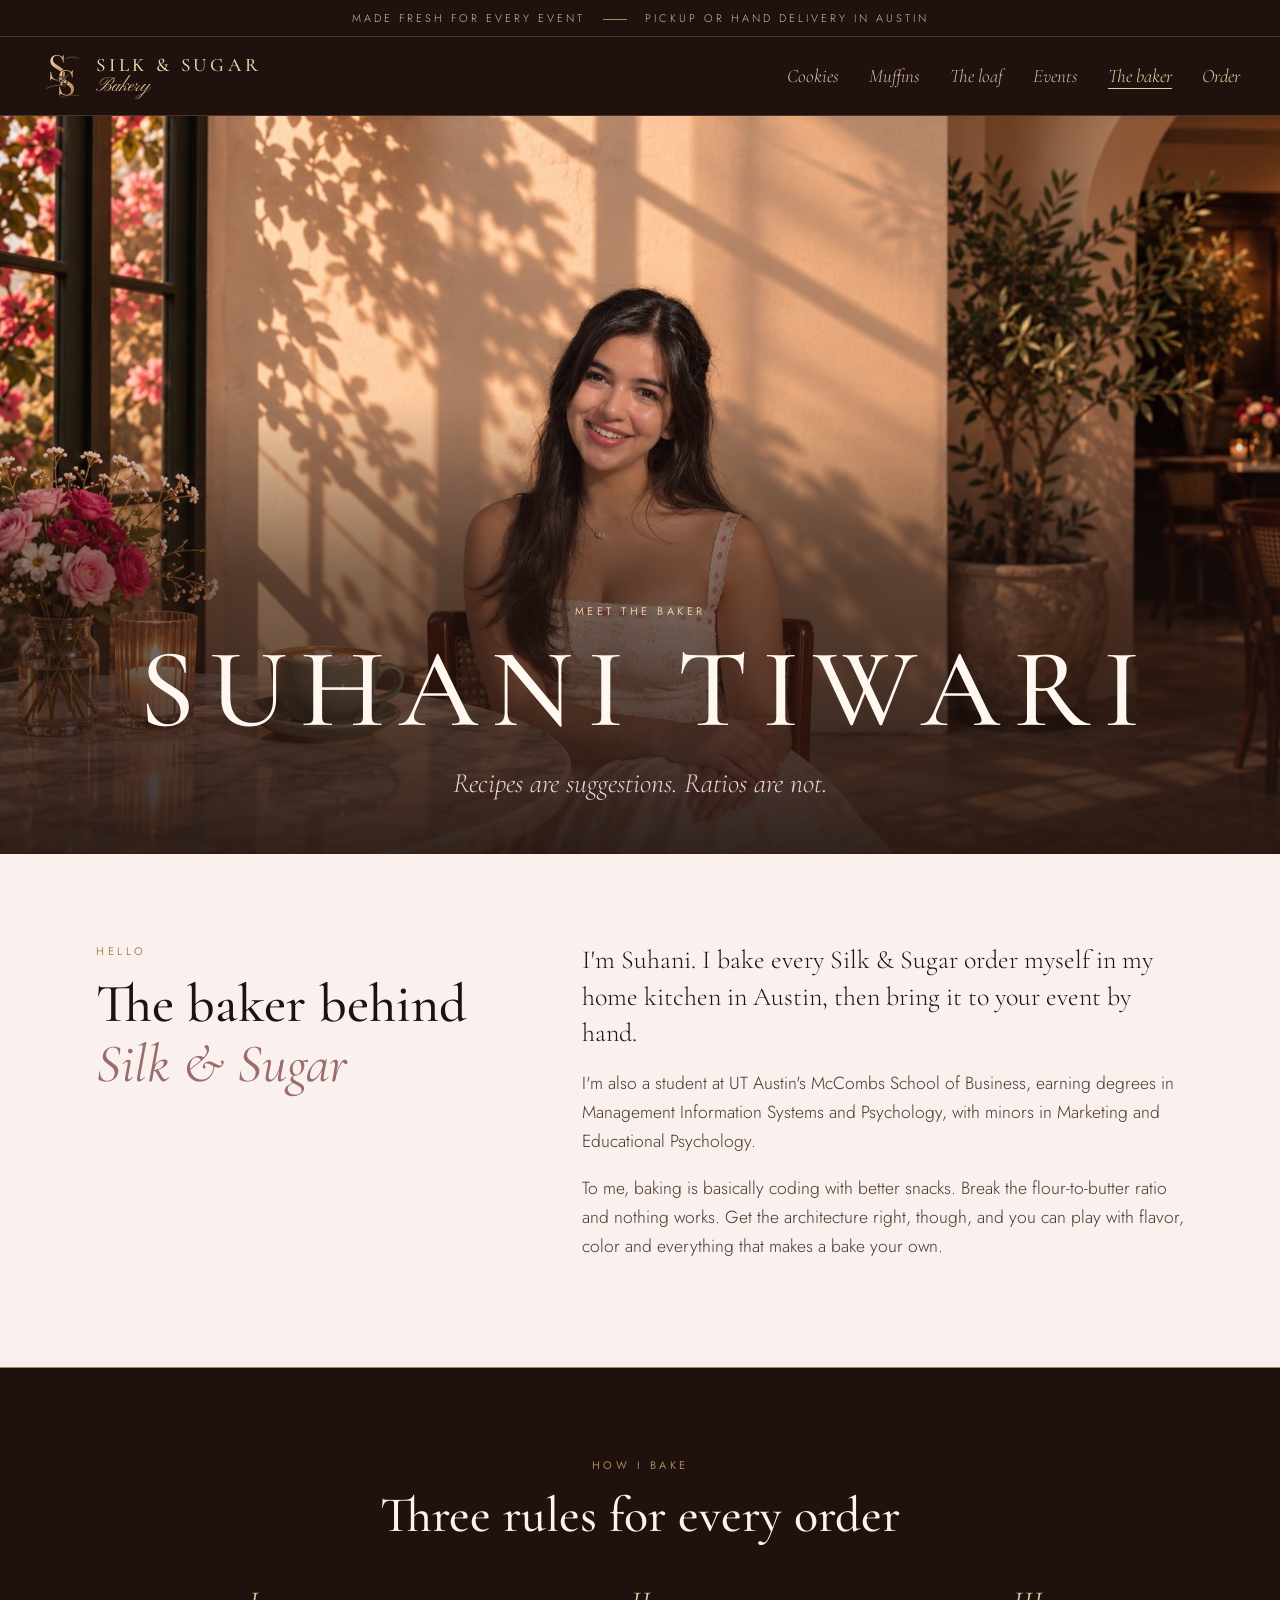
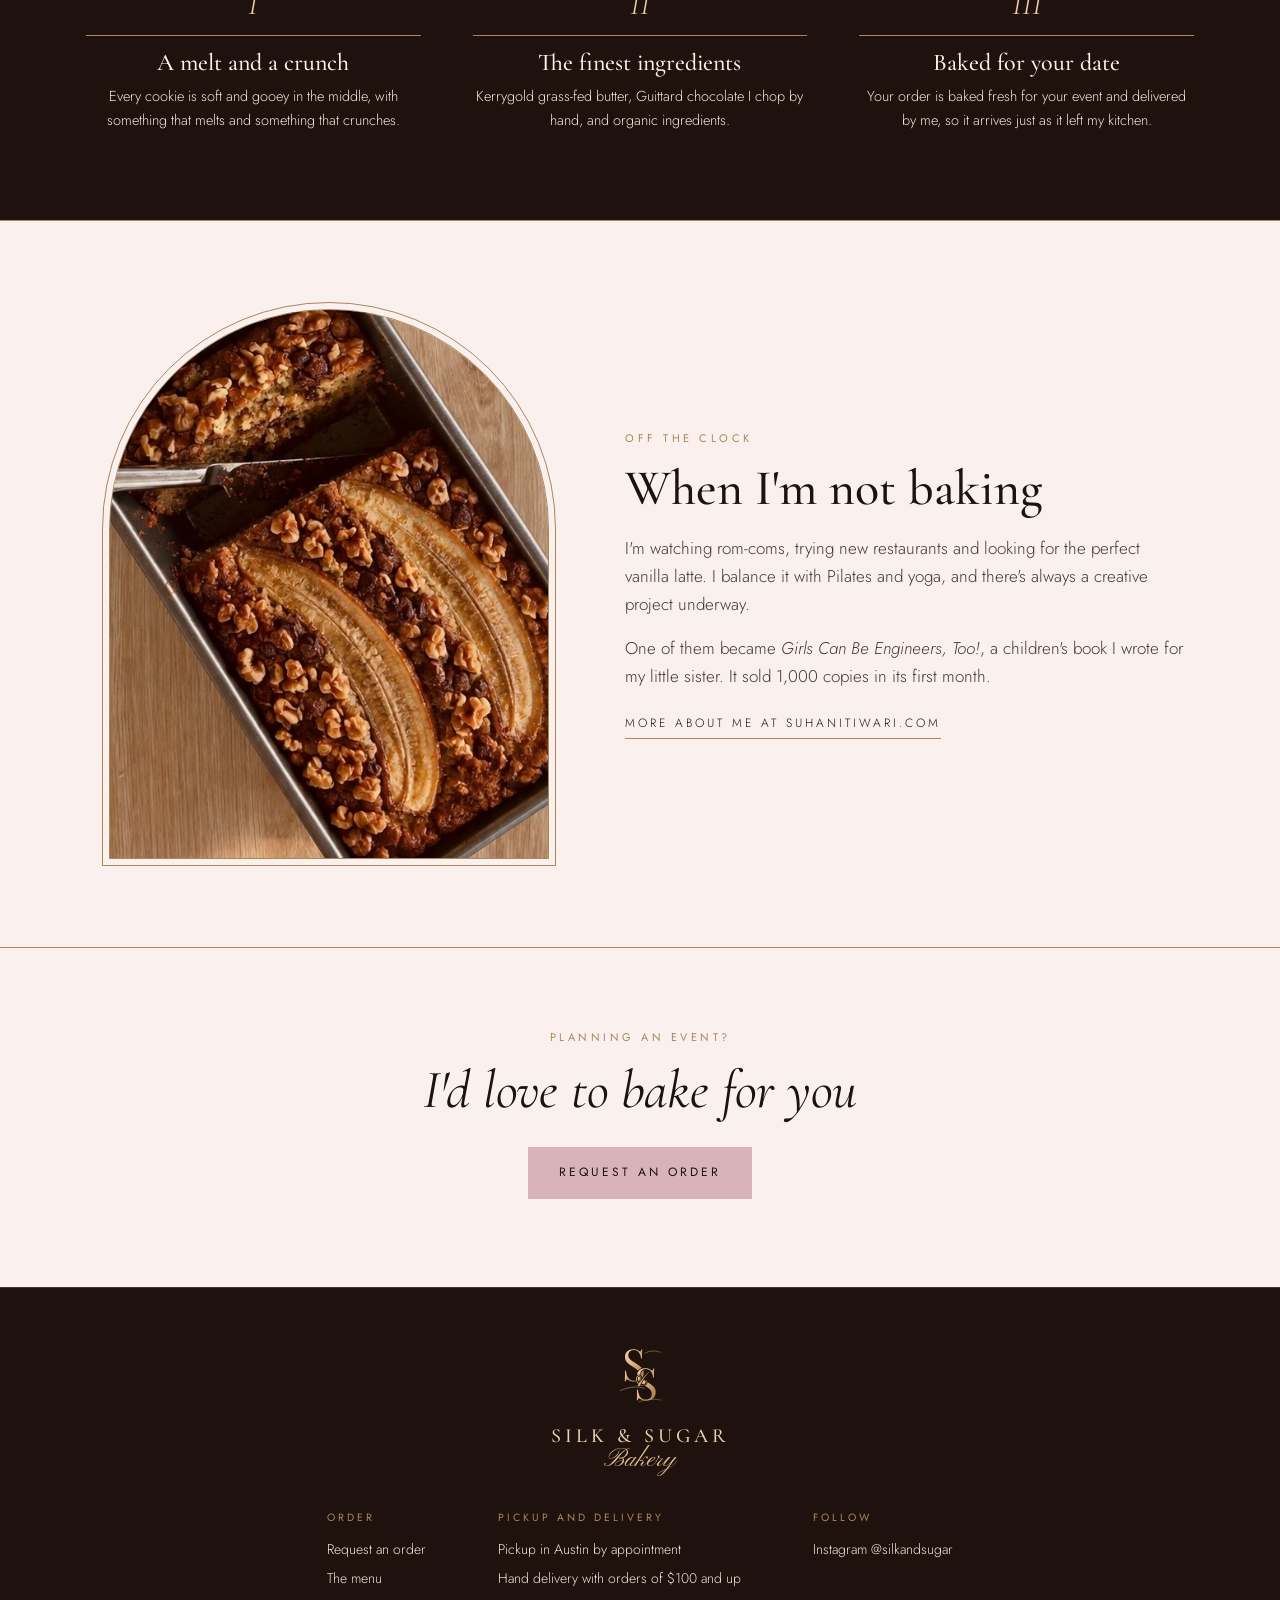
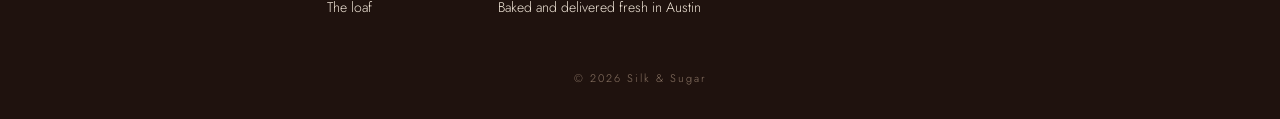
==== about.html @ 68d02492 "Add the About the baker page" ====
<!doctype html>
<html lang="en">
<head>
  <meta charset="utf-8">
  <meta name="viewport" content="width=device-width, initial-scale=1">
  <title>Meet the baker | Silk &amp; Sugar</title>
  <meta name="description" content="Meet Suhani Tiwari, the baker behind Silk &amp; Sugar in Austin, Texas.">
  <meta name="theme-color" content="#1F120E">
  <link rel="icon" href="favicon.svg" type="image/svg+xml">
  <link rel="preconnect" href="https://fonts.googleapis.com">
  <link rel="preconnect" href="https://fonts.gstatic.com" crossorigin>
  <link href="https://fonts.googleapis.com/css2?family=Cormorant+Garamond:ital,wght@0,400;0,500;0,600;1,400;1,500&family=Jost:wght@300;400;500&family=Pinyon+Script&family=Playfair+Display:wght@400&display=swap" rel="stylesheet">
  <link rel="stylesheet" href="styles.css">
</head>
<body>

  <div class="announce">Made fresh for every event <span class="announce-sep" aria-hidden="true"></span> Pickup or hand delivery in Austin</div>

  <header class="masthead" id="top">
    <a class="brand" href="index.html" aria-label="Silk and Sugar, home">
      <svg class="monogram" viewBox="0 0 200 220" aria-hidden="true">
        <defs>
          <linearGradient id="gold-head" x1="0" y1="0" x2="1" y2="1">
            <stop offset="0" stop-color="#F8E2C8" />
            <stop offset=".45" stop-color="#E0B587" />
            <stop offset=".75" stop-color="#B98955" />
            <stop offset="1" stop-color="#8C5F35" />
          </linearGradient>
        </defs>
        <g fill="url(#gold-head)" class="monogram-letters">
          <text x="80" y="130" class="mono-s">S</text>
          <text x="122" y="198" class="mono-s mono-cut">S</text>
          <text x="104" y="150" class="mono-amp mono-cut">&amp;</text>
        </g>
        <g fill="none" stroke="url(#gold-head)" stroke-linecap="round">
          <path d="M30 166 C 62 150, 96 150, 116 158" stroke-width="1.6" />
          <path d="M118 32 C 136 22, 158 22, 176 30" stroke-width="1.4" />
          <path d="M96 206 C 124 196, 150 194, 178 200" stroke-width="1.2" />
        </g>
      </svg>
      <span class="brand-text">
        <span class="wordmark">Silk &amp; Sugar</span>
        <span class="script">Bakery</span>
      </span>
    </a>
    <nav class="nav" aria-label="Main">
      <a href="index.html#menu">Cookies</a>
      <a href="index.html#menu">Muffins</a>
      <a href="index.html#loaf">The loaf</a>
      <a href="index.html#how">Events</a>
      <a href="about.html" aria-current="page">The baker</a>
      <a href="index.html#order" class="nav-order">Order</a>
    </nav>
  </header>

  <main class="about">

    <section class="baker-hero">
      <img src="images/baker.jpg" alt="Suhani Tiwari smiling at a marble café table with flowers and a latte">
      <div class="baker-hero-text">
        <p class="eyebrow">Meet the baker</p>
        <h1>Suhani Tiwari</h1>
        <p class="baker-tagline">Recipes are suggestions. Ratios are not.</p>
      </div>
    </section>

    <section class="section about-intro">
      <div class="about-intro-head">
        <p class="eyebrow">Hello</p>
        <h2>The baker behind <em>Silk &amp; Sugar</em></h2>
      </div>
      <div class="about-intro-body">
        <p>I'm Suhani. I bake every Silk &amp; Sugar order myself in my home kitchen in Austin, then bring it to your event by hand.</p>
        <p>I'm also a student at UT Austin's McCombs School of Business, earning degrees in Management Information Systems and Psychology, with minors in Marketing and Educational Psychology.</p>
        <p>To me, baking is basically coding with better snacks. Break the flour-to-butter ratio and nothing works. Get the architecture right, though, and you can play with flavor, color and everything that makes a bake your own.</p>
      </div>
    </section>

    <section class="baker-rules">
      <header class="section-head">
        <p class="eyebrow">How I bake</p>
        <h2>Three rules for every order</h2>
      </header>
      <ol class="steps">
        <li><span class="numeral">I</span><h3>A melt and a crunch</h3><p>Every cookie is soft and gooey in the middle, with something that melts and something that crunches.</p></li>
        <li><span class="numeral">II</span><h3>The finest ingredients</h3><p>Kerrygold grass-fed butter, Guittard chocolate I chop by hand, and organic ingredients.</p></li>
        <li><span class="numeral">III</span><h3>Baked for your date</h3><p>Your order is baked fresh for your event and delivered by me, so it arrives just as it left my kitchen.</p></li>
      </ol>
    </section>

    <section class="section about-kitchen">
      <figure class="arch">
        <img src="images/banana-bread.jpg" alt="Banana bread topped with two banana halves, walnuts and chocolate">
      </figure>
      <div class="about-kitchen-text">
        <p class="eyebrow">Off the clock</p>
        <h2>When I'm not baking</h2>
        <p>I'm watching rom-coms, trying new restaurants and looking for the perfect vanilla latte. I balance it with Pilates and yoga, and there's always a creative project underway.</p>
        <p>One of them became <em>Girls Can Be Engineers, Too!</em>, a children's book I wrote for my little sister. It sold 1,000 copies in its first month.</p>
        <a class="text-link" href="https://suhanitiwari.com" target="_blank" rel="noopener">More about me at suhanitiwari.com</a>
      </div>
    </section>

    <section class="about-cta">
      <p class="eyebrow">Planning an event?</p>
      <h2>I'd love to bake for you</h2>
      <a class="btn btn-rose" href="index.html#order">Request an order</a>
    </section>

  </main>

  <footer class="footer">
    <svg class="monogram monogram-small" viewBox="0 0 200 220" aria-hidden="true">
      <defs>
        <linearGradient id="gold-foot" x1="0" y1="0" x2="1" y2="1">
          <stop offset="0" stop-color="#F8E2C8" />
          <stop offset=".45" stop-color="#E0B587" />
          <stop offset=".75" stop-color="#B98955" />
          <stop offset="1" stop-color="#8C5F35" />
        </linearGradient>
      </defs>
      <g fill="url(#gold-foot)" class="monogram-letters">
        <text x="80" y="130" class="mono-s">S</text>
        <text x="122" y="198" class="mono-s mono-cut">S</text>
        <text x="104" y="150" class="mono-amp mono-cut">&amp;</text>
      </g>
      <g fill="none" stroke="url(#gold-foot)" stroke-linecap="round">
        <path d="M30 166 C 62 150, 96 150, 116 158" stroke-width="1.6" />
        <path d="M118 32 C 136 22, 158 22, 176 30" stroke-width="1.4" />
        <path d="M96 206 C 124 196, 150 194, 178 200" stroke-width="1.2" />
      </g>
    </svg>
    <p class="wordmark wordmark-small">Silk &amp; Sugar</p>
    <p class="script script-small">Bakery</p>
    <div class="footer-cols">
      <div>
        <h4>Order</h4>
        <a href="index.html#order">Request an order</a>
        <a href="index.html#menu">The menu</a>
        <a href="index.html#loaf">The loaf</a>
      </div>
      <div>
        <h4>Pickup and delivery</h4>
        <p>Pickup in Austin by appointment</p>
        <p>Hand delivery with orders of $100 and up</p>
        <p>Baked and delivered fresh in Austin</p>
      </div>
      <div>
        <h4>Follow</h4>
        <p>Instagram @silkandsugar</p>
      </div>
    </div>
    <p class="copyright">&copy; 2026 Silk &amp; Sugar</p>
  </footer>

</body>
</html>
---- styles.css ----
:root {
  --ristretto: #1F120E;
  --roast: #2E1C16;
  --roast-line: #4A3226;
  --rose: #D8B4B8;
  --rose-soft: #EBD3D5;
  --ivory: #FAF4EC;
  --champagne: #F1E6D8;
  --gold: #A8875A;
  --gold-light: #E6CBA0;
  --ink: #1F120E;
  --ink-soft: #6B5446;
  --serif: 'Cormorant Garamond', Georgia, 'Times New Roman', serif;
  --sans: 'Jost', 'Helvetica Neue', Arial, sans-serif;
  --wrap: 1120px;
}

* { box-sizing: border-box; }
html { scroll-behavior: smooth; scroll-padding-top: 12px; }
body {
  margin: 0;
  background: var(--ivory);
  color: var(--ink);
  font-family: var(--sans);
  font-weight: 300;
  font-size: 16px;
  line-height: 1.65;
  -webkit-font-smoothing: antialiased;
}
img { max-width: 100%; }
[hidden] { display: none !important; }
a { color: inherit; }
h1, h2, h3 { font-family: var(--serif); font-weight: 500; line-height: 1.1; margin: 0; text-wrap: balance; }

.eyebrow {
  margin: 0 0 14px;
  font-size: 11px;
  font-weight: 400;
  letter-spacing: 3.5px;
  text-transform: uppercase;
  color: var(--gold);
}

/* Announcement bar and masthead */
.announce {
  background: var(--ristretto);
  color: var(--rose);
  text-align: center;
  font-size: 11px;
  letter-spacing: 3px;
  text-transform: uppercase;
  padding: 9px 16px;
  border-bottom: 0.5px solid var(--roast-line);
}
.announce-sep {
  display: inline-block;
  width: 24px;
  height: 0.5px;
  background: var(--gold);
  vertical-align: middle;
  margin: 0 12px;
}

.masthead {
  background: var(--ristretto);
  color: var(--ivory);
  display: flex;
  align-items: center;
  justify-content: space-between;
  gap: 16px 32px;
  padding: 14px 40px;
  border-bottom: 0.5px solid var(--roast-line);
}
.brand { display: inline-flex; align-items: center; gap: 12px; text-decoration: none; }
.monogram { width: 44px; height: 50px; overflow: visible; flex: none; }
.mono-s { font-family: 'Playfair Display', 'Bodoni Moda', Georgia, serif; font-size: 158px; text-anchor: middle; }
.mono-amp { font-family: 'Pinyon Script', cursive; font-size: 104px; text-anchor: middle; }
.mono-cut { stroke: var(--ristretto); stroke-width: 5; paint-order: stroke; }
.brand-text { display: flex; flex-direction: column; align-items: flex-start; }
.wordmark {
  font-family: var(--serif);
  font-weight: 500;
  font-size: 19px;
  line-height: 1.1;
  letter-spacing: 0.2em;
  text-transform: uppercase;
  color: #EED4B0;
}
.script { font-family: 'Pinyon Script', cursive; font-size: 20px; line-height: 1; color: #E2BE90; margin-top: 1px; }

.nav { display: flex; flex-wrap: wrap; justify-content: flex-end; gap: 4px 30px; }
.nav a {
  font-family: var(--serif);
  font-style: italic;
  font-size: 19px;
  color: var(--rose);
  text-decoration: none;
  transition: color .2s;
}
.nav a:hover { color: var(--gold-light); }
.nav .nav-order { color: var(--gold-light); }

/* Hero: espresso satin */
.hero {
  color: var(--ivory);
  padding: 56px 16px 72px;
  background:
    linear-gradient(118deg, transparent 22%, rgba(230, 203, 160, .07) 38%, transparent 52%, rgba(216, 180, 184, .06) 70%, transparent 84%),
    radial-gradient(120% 90% at 50% 0%, #3A241C 0%, var(--ristretto) 70%);
}
.hero-frame {
  max-width: 760px;
  margin: 0 auto;
  text-align: center;
  padding: 52px 28px 56px;
  border: 1px solid var(--gold);
  outline: 0.5px solid var(--gold);
  outline-offset: 5px;
}
.hero h1 { font-size: clamp(40px, 7vw, 72px); font-weight: 500; color: var(--ivory); }
.hero h1 em { display: block; font-style: italic; font-weight: 400; color: var(--rose); }
.lede { max-width: 540px; margin: 22px auto 0; color: var(--champagne); font-size: 17px; }
.actions { display: flex; flex-wrap: wrap; justify-content: center; gap: 14px; margin-top: 32px; }

.btn {
  display: inline-block;
  font-family: var(--sans);
  font-size: 12px;
  font-weight: 400;
  letter-spacing: 3px;
  text-transform: uppercase;
  text-decoration: none;
  text-align: center;
  padding: 15px 30px;
  border: 1px solid transparent;
  cursor: pointer;
  transition: background .2s, color .2s, border-color .2s;
}
.btn-rose { background: var(--rose); color: var(--ristretto); border-color: var(--rose); }
.btn-rose:hover { background: var(--rose-soft); border-color: var(--rose-soft); }
.btn-line { background: transparent; color: var(--gold-light); border-color: var(--gold); }
.btn-line:hover { background: rgba(168, 135, 90, .14); }
.btn-dark { background: var(--ristretto); color: var(--ivory); border-color: var(--ristretto); }
.btn-dark:hover { background: var(--roast); }
.btn-block { display: block; width: 100%; }
.btn[aria-disabled="true"] { opacity: .45; pointer-events: none; }

/* Promise bar */
.promises {
  display: grid;
  grid-template-columns: repeat(4, 1fr);
  max-width: var(--wrap);
  margin: 0 auto;
  padding: 36px 16px;
  border-bottom: 0.5px solid var(--gold);
}
.promise { text-align: center; padding: 6px 18px; }
.promise + .promise { border-left: 0.5px solid rgba(168, 135, 90, .5); }
.promise h2 { font-size: 22px; }
.promise p { margin: 6px 0 0; font-size: 14px; color: var(--ink-soft); }

/* Sections */
.section { max-width: var(--wrap); margin: 0 auto; padding: 88px 16px; }
.section-head { text-align: center; max-width: 620px; margin: 0 auto 44px; }
.section-head h2 { font-size: clamp(34px, 5vw, 50px); }
.section-head p:not(.eyebrow) { margin: 16px 0 0; color: var(--ink-soft); }

.price-line {
  display: flex;
  flex-wrap: wrap;
  justify-content: center;
  gap: 8px 0;
  margin: -12px 0 44px;
  font-size: 12px;
  letter-spacing: 2.5px;
  text-transform: uppercase;
}
.price-line span { padding: 0 20px; text-align: center; }
.price-line span + span { border-left: 0.5px solid var(--gold); }

.flavors { display: grid; grid-template-columns: repeat(4, 1fr); gap: 20px; }
.flavor {
  position: relative;
  background: #FFFBF6;
  border: 0.5px solid var(--gold);
  outline: 0.5px solid rgba(168, 135, 90, .45);
  outline-offset: -7px;
  padding: 34px 24px 28px;
  text-align: center;
  display: flex;
  flex-direction: column;
}
.seal {
  width: 64px;
  height: 64px;
  margin: 0 auto 20px;
  border-radius: 50%;
  background: var(--tone);
  box-shadow: 0 0 0 3px #FFFBF6, 0 0 0 4px var(--gold);
  display: flex;
  align-items: center;
  justify-content: center;
  font-family: var(--serif);
  font-size: 20px;
  color: var(--ivory);
}
.flavor h3 { font-size: 25px; }
.flavor > p { margin: 12px 0 18px; font-size: 14.5px; color: var(--ink-soft); }
.flavor dl { margin: auto 0 0; padding-top: 16px; border-top: 0.5px solid rgba(168, 135, 90, .5); }
.flavor dl div + div { margin-top: 10px; }
.flavor dt { font-size: 10px; letter-spacing: 3px; text-transform: uppercase; color: var(--gold); }
.flavor dd { margin: 2px 0 0; font-family: var(--serif); font-style: italic; font-size: 18px; }

/* Loaf */
.loaf {
  background: var(--ristretto);
  color: var(--ivory);
  padding: 88px 16px;
  text-align: center;
  border-top: 1px solid var(--gold);
  border-bottom: 1px solid var(--gold);
}
.loaf-inner { max-width: 640px; margin: 0 auto; }
.loaf h2 { font-size: clamp(34px, 5vw, 50px); }
.loaf p { color: var(--champagne); }
.loaf-price { font-family: var(--serif); font-style: italic; font-size: 30px; color: var(--rose) !important; margin: 18px 0 0; }
.loaf .fine { font-size: 14px; color: var(--gold-light); margin: 4px 0 28px; }

/* Steps */
.steps { list-style: none; margin: 0; padding: 0; display: grid; grid-template-columns: repeat(4, 1fr); gap: 28px; counter-reset: none; }
.steps li { text-align: center; padding: 0 6px; }
.numeral {
  display: block;
  font-family: var(--serif);
  font-style: italic;
  font-size: 34px;
  color: var(--gold);
  line-height: 1;
  padding-bottom: 14px;
  margin-bottom: 14px;
  border-bottom: 0.5px solid var(--gold);
}
.steps h3 { font-size: 24px; }
.steps p { margin: 8px 0 0; font-size: 14.5px; color: var(--ink-soft); }

/* Order builder */
.order { padding-top: 40px; }
.builder { display: grid; grid-template-columns: minmax(0, 1fr) 340px; gap: 32px; align-items: start; }
.group + .group { margin-top: 44px; }
.group-head { display: flex; align-items: baseline; justify-content: space-between; gap: 6px 16px; flex-wrap: wrap; padding-bottom: 12px; border-bottom: 1px solid var(--gold); }
.group-head h3 { font-size: 32px; }
.group-head p { margin: 0; font-size: 11px; letter-spacing: 2.5px; text-transform: uppercase; color: var(--gold); }
.row {
  display: flex;
  align-items: center;
  justify-content: space-between;
  gap: 16px;
  padding: 14px 0;
  border-bottom: 0.5px solid rgba(168, 135, 90, .5);
}
.row-name { display: flex; align-items: center; gap: 14px; }
.row-dot { width: 16px; height: 16px; border-radius: 50%; background: var(--tone); box-shadow: 0 0 0 2px var(--ivory), 0 0 0 2.5px var(--gold); flex: none; }
.row-name h4 { margin: 0; font-family: var(--serif); font-weight: 500; font-size: 21px; line-height: 1.2; }
.stepper { display: inline-flex; align-items: center; border: 0.5px solid var(--gold); background: #FFFBF6; }
.stepper button {
  width: 36px;
  height: 36px;
  border: 0;
  background: transparent;
  color: var(--ink);
  font-size: 18px;
  font-family: var(--sans);
  cursor: pointer;
}
.stepper button:hover { background: var(--champagne); }
.stepper button:disabled { color: #C9BBAA; cursor: default; background: transparent; }
.stepper output { min-width: 34px; text-align: center; font-family: var(--serif); font-size: 19px; }

.summary {
  position: sticky;
  top: 16px;
  background: #FFFBF6;
  border: 0.5px solid var(--gold);
  outline: 0.5px solid rgba(168, 135, 90, .45);
  outline-offset: -7px;
  padding: 30px 28px;
}
.summary h3 { font-size: 28px; text-align: center; margin-bottom: 16px; }
.totals { margin: 0; }
.totals div { display: flex; justify-content: space-between; gap: 12px; padding: 6px 0; font-size: 14.5px; }
.totals dt { color: var(--ink-soft); }
.totals dd { margin: 0; font-weight: 400; }
.totals .grand { border-top: 0.5px solid var(--gold); margin-top: 6px; padding-top: 12px; }
.totals .grand dt, .totals .grand dd { font-family: var(--serif); font-size: 24px; color: var(--ink); font-weight: 500; }
.fulfil { border: 0; border-top: 0.5px solid rgba(168, 135, 90, .5); border-bottom: 0.5px solid rgba(168, 135, 90, .5); margin: 12px 0; padding: 14px 0; }
.fulfil legend { font-size: 10px; letter-spacing: 2.5px; text-transform: uppercase; color: var(--gold); padding: 0 8px 0 0; }
.fulfil label { display: flex; gap: 10px; align-items: center; font-size: 14.5px; padding: 4px 0; cursor: pointer; }
.fulfil input, .check input { accent-color: var(--ristretto); width: 16px; height: 16px; }
.status { font-size: 13.5px; min-height: 22px; margin: 12px 0 14px; color: #8A4A4F; text-align: center; }
.status.ok { color: var(--ink-soft); }

/* Labels */
.labels { border-top: 0.5px solid var(--gold); }
.label-grid { display: grid; grid-template-columns: repeat(3, 1fr); gap: 0; border-top: 0.5px solid rgba(168, 135, 90, .5); }
.label-grid div { padding: 22px 20px; border-bottom: 0.5px solid rgba(168, 135, 90, .5); }
.label-grid div:not(:nth-child(3n+1)) { border-left: 0.5px solid rgba(168, 135, 90, .5); }
.label-grid h3 { font-size: 20px; }
.label-grid p { margin: 6px 0 0; font-size: 14px; color: var(--ink-soft); }
.statement { max-width: 680px; margin: 36px auto 0; text-align: center; font-family: var(--serif); font-style: italic; font-size: 18px; color: var(--ink-soft); }

/* Event details form */
.details { background: var(--ristretto); color: var(--ivory); padding: 88px 16px; border-top: 1px solid var(--gold); }
.details-inner { max-width: 760px; margin: 0 auto; }
.details .section-head p:not(.eyebrow) { color: var(--champagne); }
.form-order {
  border: 0.5px solid var(--gold);
  padding: 18px 22px;
  margin-bottom: 30px;
  font-size: 14.5px;
  color: var(--champagne);
}
.form-order p { margin: 0; }
.form-order a { color: var(--rose); }
.form-order ul { list-style: none; margin: 0; padding: 0; }
.form-order li { display: flex; justify-content: space-between; gap: 12px; padding: 3px 0; }
.form-order .form-total { border-top: 0.5px solid var(--roast-line); margin-top: 8px; padding-top: 10px; color: var(--ivory); font-weight: 400; }
.fields { display: grid; grid-template-columns: 1fr 1fr; gap: 18px 22px; }
.fields label { display: flex; flex-direction: column; gap: 7px; font-size: 10.5px; letter-spacing: 2.5px; text-transform: uppercase; color: var(--gold-light); }
.fields .wide { grid-column: 1 / -1; }
.fields input, .fields textarea {
  font: 300 16px var(--sans);
  letter-spacing: normal;
  text-transform: none;
  color: var(--ivory);
  background: var(--roast);
  border: 0.5px solid var(--roast-line);
  border-bottom-color: var(--gold);
  padding: 12px 14px;
  border-radius: 0;
  width: 100%;
  color-scheme: dark;
}
.fields input::placeholder { color: #8C7666; }
.fields input:focus, .fields textarea:focus { outline: none; border-color: var(--rose); }
.fields .invalid { border-color: #D98A92; }
.check { display: flex; gap: 10px; align-items: center; margin: 24px 0 8px; font-size: 14.5px; color: var(--champagne); cursor: pointer; }
.check a { color: var(--rose); }
.check input { accent-color: var(--rose); }
.form-error { color: #E8A3AA; font-size: 14px; min-height: 22px; margin: 6px 0 16px; }
.thanks { text-align: center; border: 1px solid var(--gold); outline: 0.5px solid var(--gold); outline-offset: 5px; padding: 40px 24px; }
.thanks h3 { font-size: 36px; color: var(--rose); font-style: italic; font-weight: 400; }
.thanks p { color: var(--champagne); margin: 10px 0 0; }

/* Footer */
.footer { background: var(--ristretto); color: var(--champagne); text-align: center; padding: 56px 16px 32px; border-top: 0.5px solid var(--roast-line); }
.monogram-small { width: 56px; height: 62px; }
.wordmark-small { display: block; font-size: 20px; margin: 10px 0 0; }
.script-small { font-size: 26px; margin: 0 0 36px; }
.footer-cols { display: flex; justify-content: center; gap: 72px; flex-wrap: wrap; text-align: left; }
.footer h4 { margin: 0 0 12px; font-size: 10.5px; font-weight: 400; letter-spacing: 3px; text-transform: uppercase; color: var(--gold); }
.footer-cols a, .footer-cols p { display: block; margin: 0 0 6px; font-size: 14px; text-decoration: none; color: var(--champagne); }
.footer-cols a:hover { color: var(--rose); }
.copyright { margin: 44px 0 0; font-size: 11px; letter-spacing: 2px; color: #8C7666; }

:focus-visible { outline: 1px solid var(--gold); outline-offset: 3px; }

/* About the baker */
.nav a[aria-current="page"] { color: var(--gold-light); text-decoration: underline; text-decoration-thickness: 0.5px; text-underline-offset: 6px; }
.about { background: #FAF1EF; }
.baker-hero { position: relative; height: min(82vh, 760px); min-height: 460px; overflow: hidden; background: var(--ristretto); }
.baker-hero img { width: 100%; height: 100%; object-fit: cover; object-position: 50% 35%; display: block; }
.baker-hero::after {
  content: "";
  position: absolute;
  inset: 0;
  background: linear-gradient(180deg, rgba(31, 18, 14, 0) 38%, rgba(31, 18, 14, .55) 62%, rgba(31, 18, 14, .9) 100%);
}
.baker-hero-text { position: absolute; left: 0; right: 0; bottom: 0; z-index: 1; text-align: center; padding: 0 16px 48px; color: var(--ivory); }
.baker-hero-text .eyebrow { color: var(--gold-light); }
.baker-hero h1 {
  font-size: clamp(46px, 9vw, 112px);
  font-weight: 500;
  letter-spacing: 0.12em;
  text-transform: uppercase;
  line-height: 1;
  padding-left: 0.12em;
  color: #FFF8F0;
}
.baker-tagline { margin: 14px 0 0; font-family: var(--serif); font-style: italic; font-size: clamp(20px, 2.6vw, 28px); color: var(--rose-soft); }

.about-intro { display: grid; grid-template-columns: 5fr 7fr; gap: 56px; align-items: start; }
.about-intro-head h2 { font-size: clamp(36px, 4.6vw, 54px); }
.about-intro-head h2 em { display: block; font-style: italic; font-weight: 400; color: #9A6B6F; }
.about-intro-body p { margin: 0 0 18px; font-size: 17.5px; color: #4A362C; }
.about-intro-body p:first-child { font-family: var(--serif); font-size: 26px; line-height: 1.4; color: var(--ink); }

.baker-rules { background: var(--ristretto); color: var(--ivory); padding: 88px 16px; border-top: 1px solid var(--gold); border-bottom: 1px solid var(--gold); }
.baker-rules .steps { max-width: var(--wrap); margin: 0 auto; grid-template-columns: repeat(3, 1fr); gap: 40px; }
.baker-rules .section-head p:not(.eyebrow) { color: var(--champagne); }
.baker-rules .steps h3 { color: var(--ivory); }
.baker-rules .steps p { color: var(--champagne); }
.baker-rules .numeral { color: var(--gold-light); }

.about-kitchen { display: grid; grid-template-columns: 5fr 6fr; gap: 64px; align-items: center; }
.arch { margin: 0; border-radius: 999px 999px 0 0; overflow: hidden; border: 1px solid var(--gold); outline: 0.5px solid var(--gold); outline-offset: 6px; aspect-ratio: 4 / 5; max-width: 440px; justify-self: center; width: 100%; }
.arch img { width: 100%; height: 100%; object-fit: cover; display: block; }
.about-kitchen-text h2 { font-size: clamp(34px, 4.4vw, 50px); margin-bottom: 18px; }
.about-kitchen-text p:not(.eyebrow) { margin: 0 0 16px; font-size: 17px; color: #4A362C; }
.text-link { display: inline-block; margin-top: 8px; font-size: 12px; letter-spacing: 3px; text-transform: uppercase; color: var(--ink); text-decoration: none; border-bottom: 0.5px solid var(--gold); padding-bottom: 4px; }
.text-link:hover { color: var(--gold); }

.about-cta { text-align: center; padding: 80px 16px 88px; border-top: 0.5px solid var(--gold); }
.about-cta h2 { font-size: clamp(36px, 5vw, 54px); font-style: italic; font-weight: 400; margin-bottom: 28px; }

/* Tablet */
@media (max-width: 980px) {
  .flavors { grid-template-columns: repeat(2, 1fr); }
  .steps { grid-template-columns: repeat(2, 1fr); row-gap: 40px; }
  .builder { grid-template-columns: 1fr; }
  .summary { position: static; }
  .label-grid { grid-template-columns: repeat(2, 1fr); }
  .label-grid div:not(:nth-child(3n+1)) { border-left: 0; }
  .label-grid div:nth-child(2n) { border-left: 0.5px solid rgba(168, 135, 90, .5); }
  .about-intro, .about-kitchen { grid-template-columns: 1fr; gap: 36px; }
  .baker-rules .steps { grid-template-columns: 1fr; max-width: 520px; }
}

/* Phone */
@media (max-width: 640px) {
  .announce { letter-spacing: 2px; font-size: 10px; }
  .announce-sep { display: block; width: 0; height: 2px; margin: 0; background: none; }
  .masthead { flex-direction: column; align-items: flex-start; padding: 12px 16px; gap: 10px; }
  .nav { justify-content: flex-start; gap: 2px 13px; }
  .nav a { font-size: 16px; }
  .hero { padding: 32px 16px 48px; }
  .hero-frame { padding: 40px 18px 42px; }
  .lede { font-size: 16px; }
  .actions .btn { width: 100%; }
  .promises { grid-template-columns: 1fr 1fr; row-gap: 24px; padding: 28px 8px; }
  .promise { padding: 4px 10px; }
  .promise + .promise { border-left: 0; }
  .promise:nth-child(2n) { border-left: 0.5px solid rgba(168, 135, 90, .5); }
  .promise h2 { font-size: 19px; }
  .promise p { font-size: 13px; }
  .section, .loaf, .details { padding-top: 64px; padding-bottom: 64px; }
  .order { padding-top: 24px; }
  .price-line { flex-direction: column; align-items: center; gap: 6px; }
  .price-line span + span { border-left: 0; }
  .flavors { grid-template-columns: 1fr; }
  .steps { grid-template-columns: 1fr; }
  .row-name { gap: 10px; }
  .row-name h4 { font-size: 18px; }
  .group-head h3 { font-size: 28px; }
  .label-grid { grid-template-columns: 1fr; }
  .label-grid div:nth-child(2n) { border-left: 0; }
  .label-grid div { padding: 18px 4px; }
  .fields { grid-template-columns: 1fr; }
  .summary { padding: 26px 20px; }
  .footer-cols { gap: 32px; flex-direction: column; text-align: center; }
  .baker-hero { height: 78vh; min-height: 520px; }
  .baker-hero img { object-position: 50% 30%; }
  .baker-hero h1 { letter-spacing: 0.08em; }
  .about-intro-body p:first-child { font-size: 22px; }
  .arch { max-width: 300px; }
}
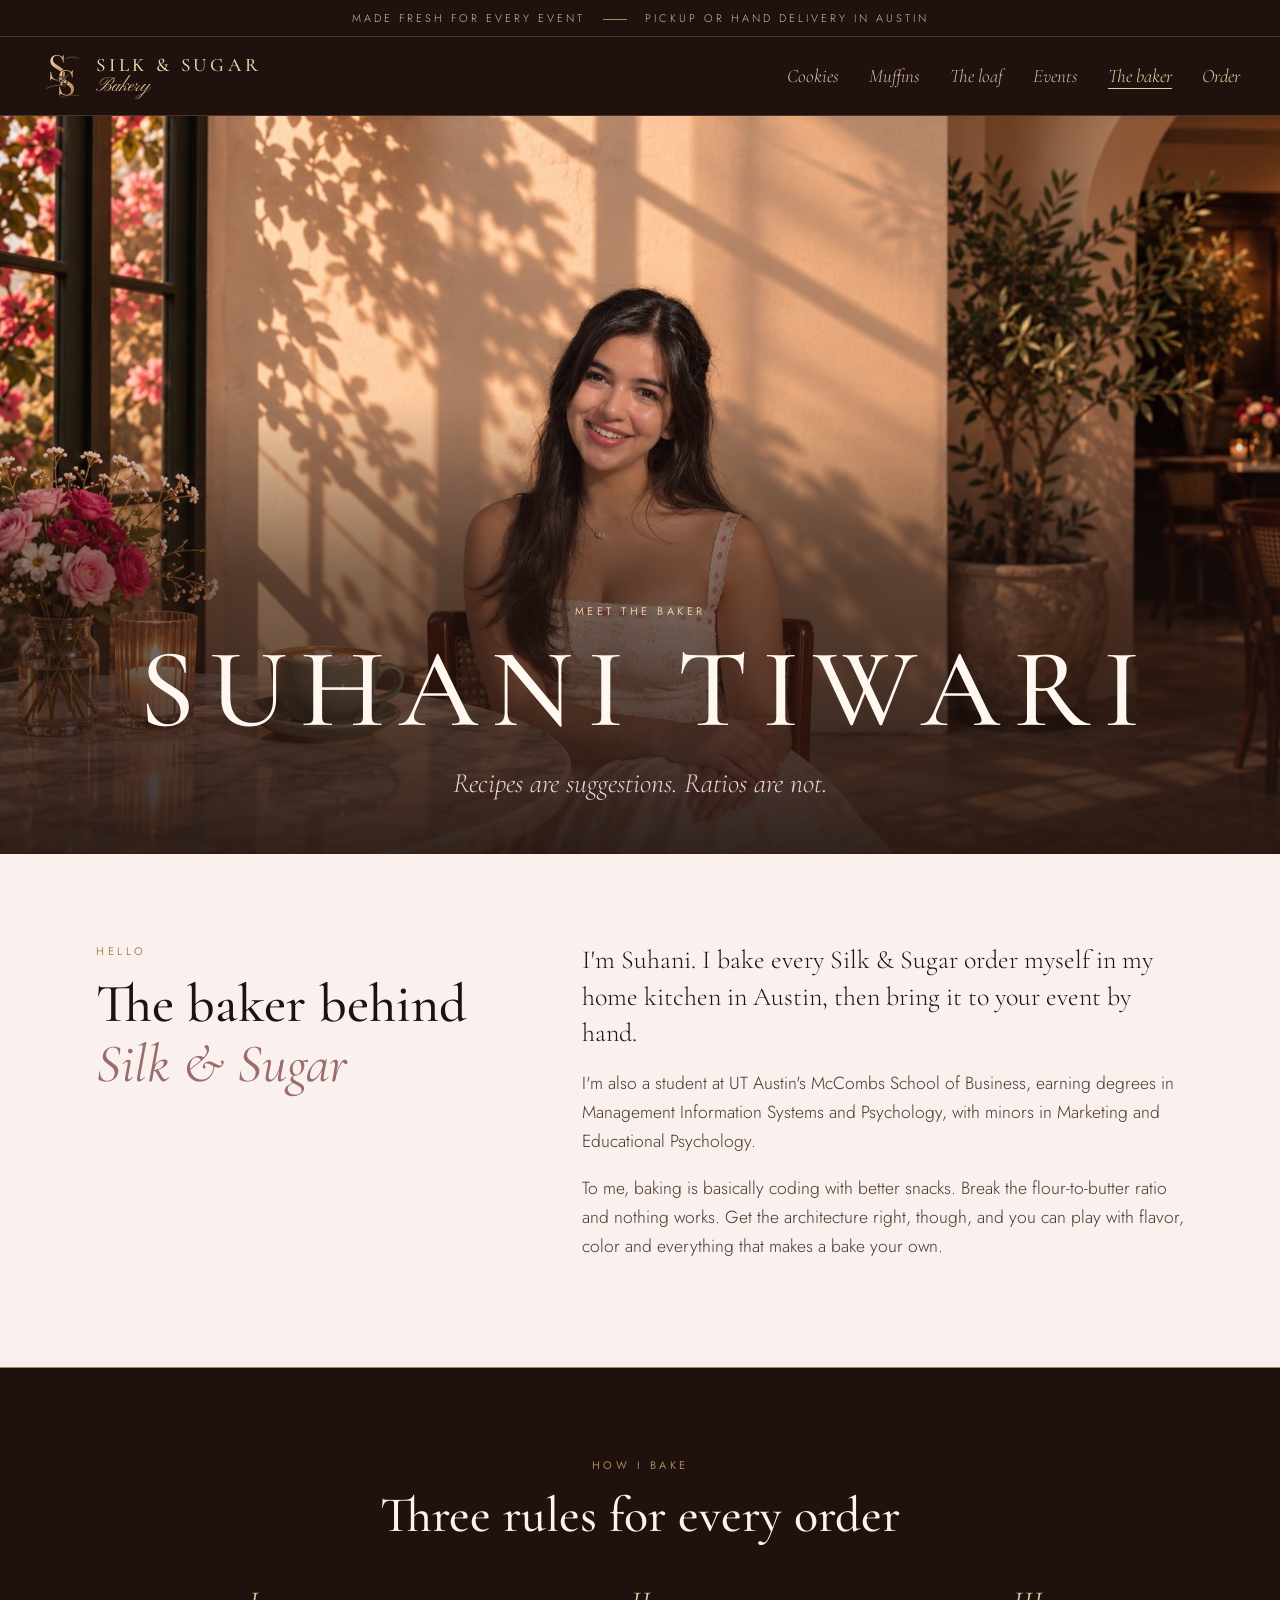
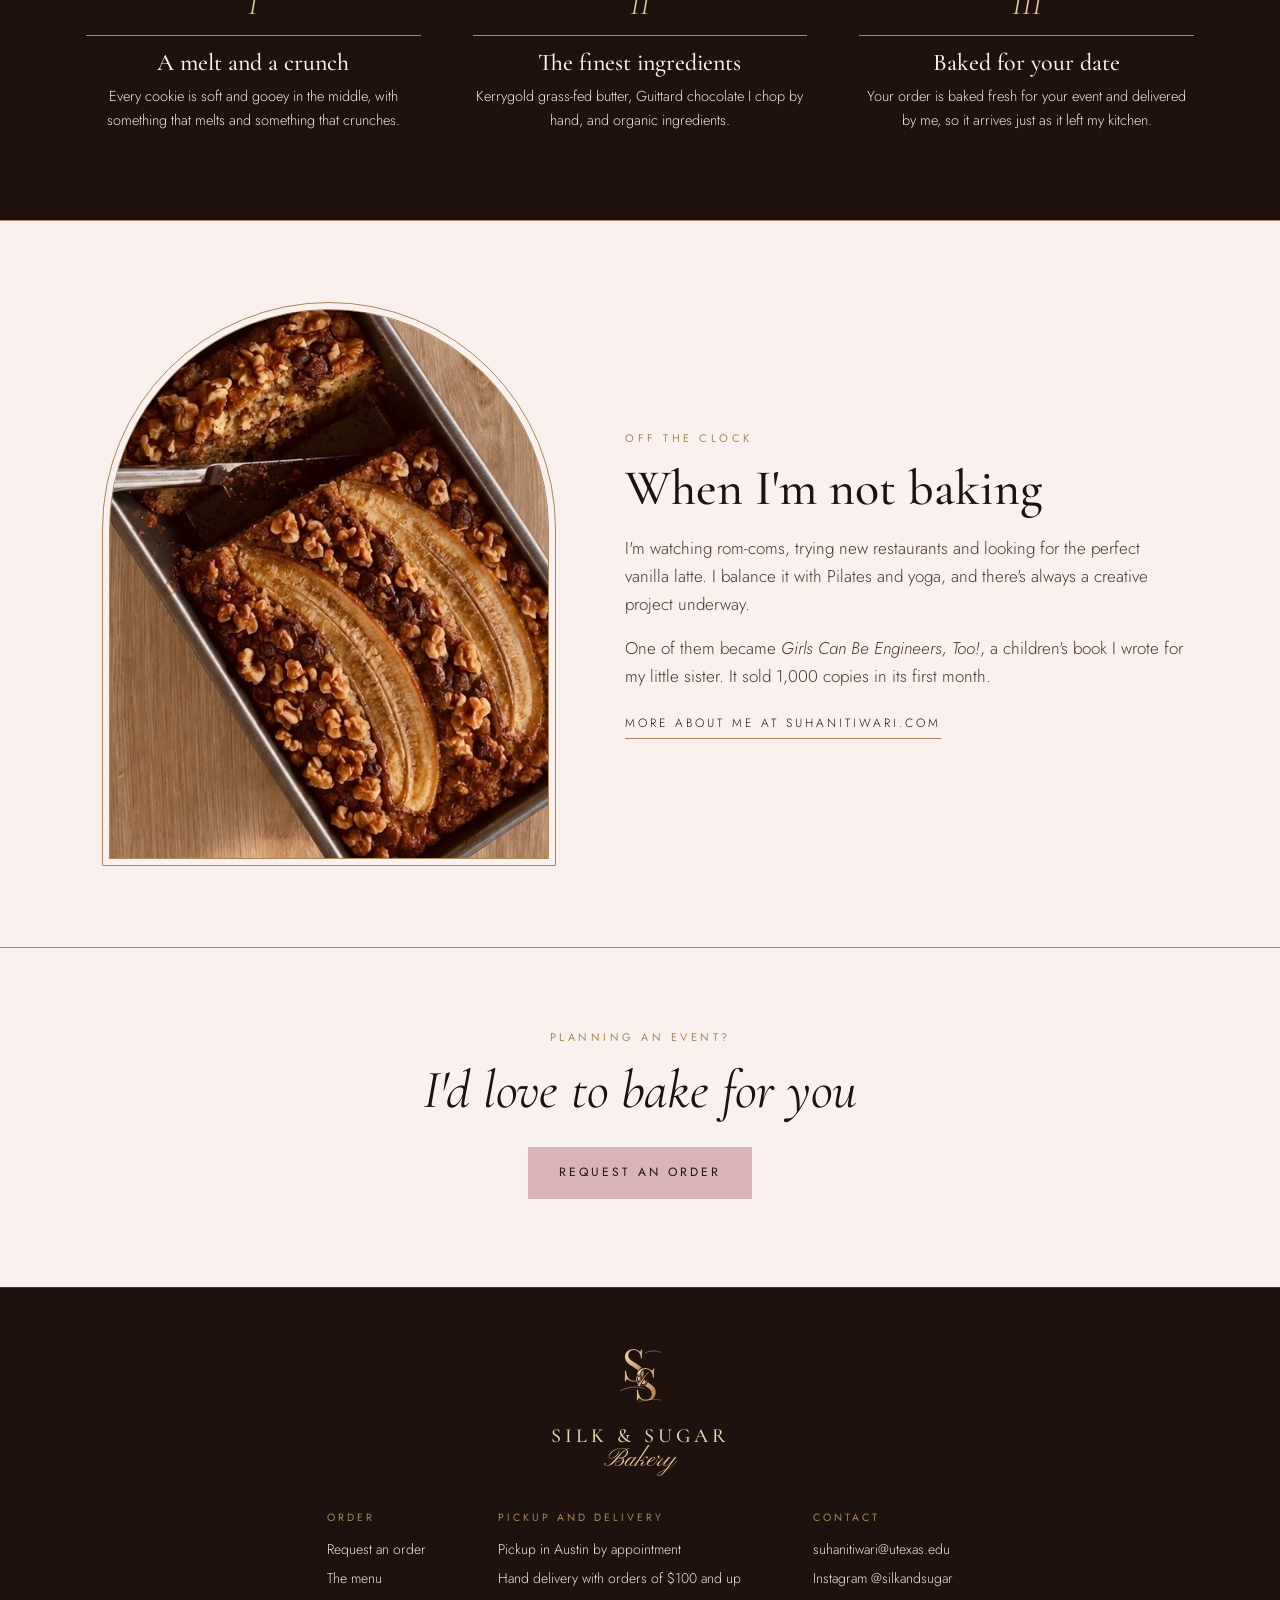
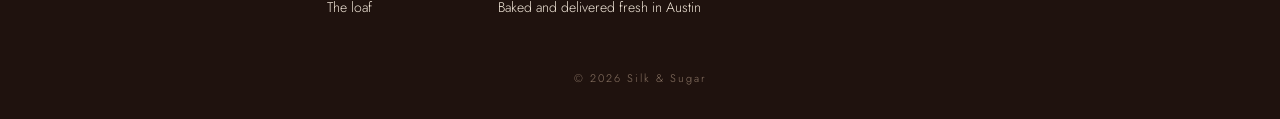
==== commit d728d58c: "Send order requests to suhanitiwari@utexas.edu and list it in the footer" ====
--- a/about.html
+++ b/about.html
@@ -146,7 +146,8 @@
         <p>Baked and delivered fresh in Austin</p>
       </div>
       <div>
-        <h4>Follow</h4>
+        <h4>Contact</h4>
+        <a href="mailto:suhanitiwari@utexas.edu">suhanitiwari@utexas.edu</a>
         <p>Instagram @silkandsugar</p>
       </div>
     </div>
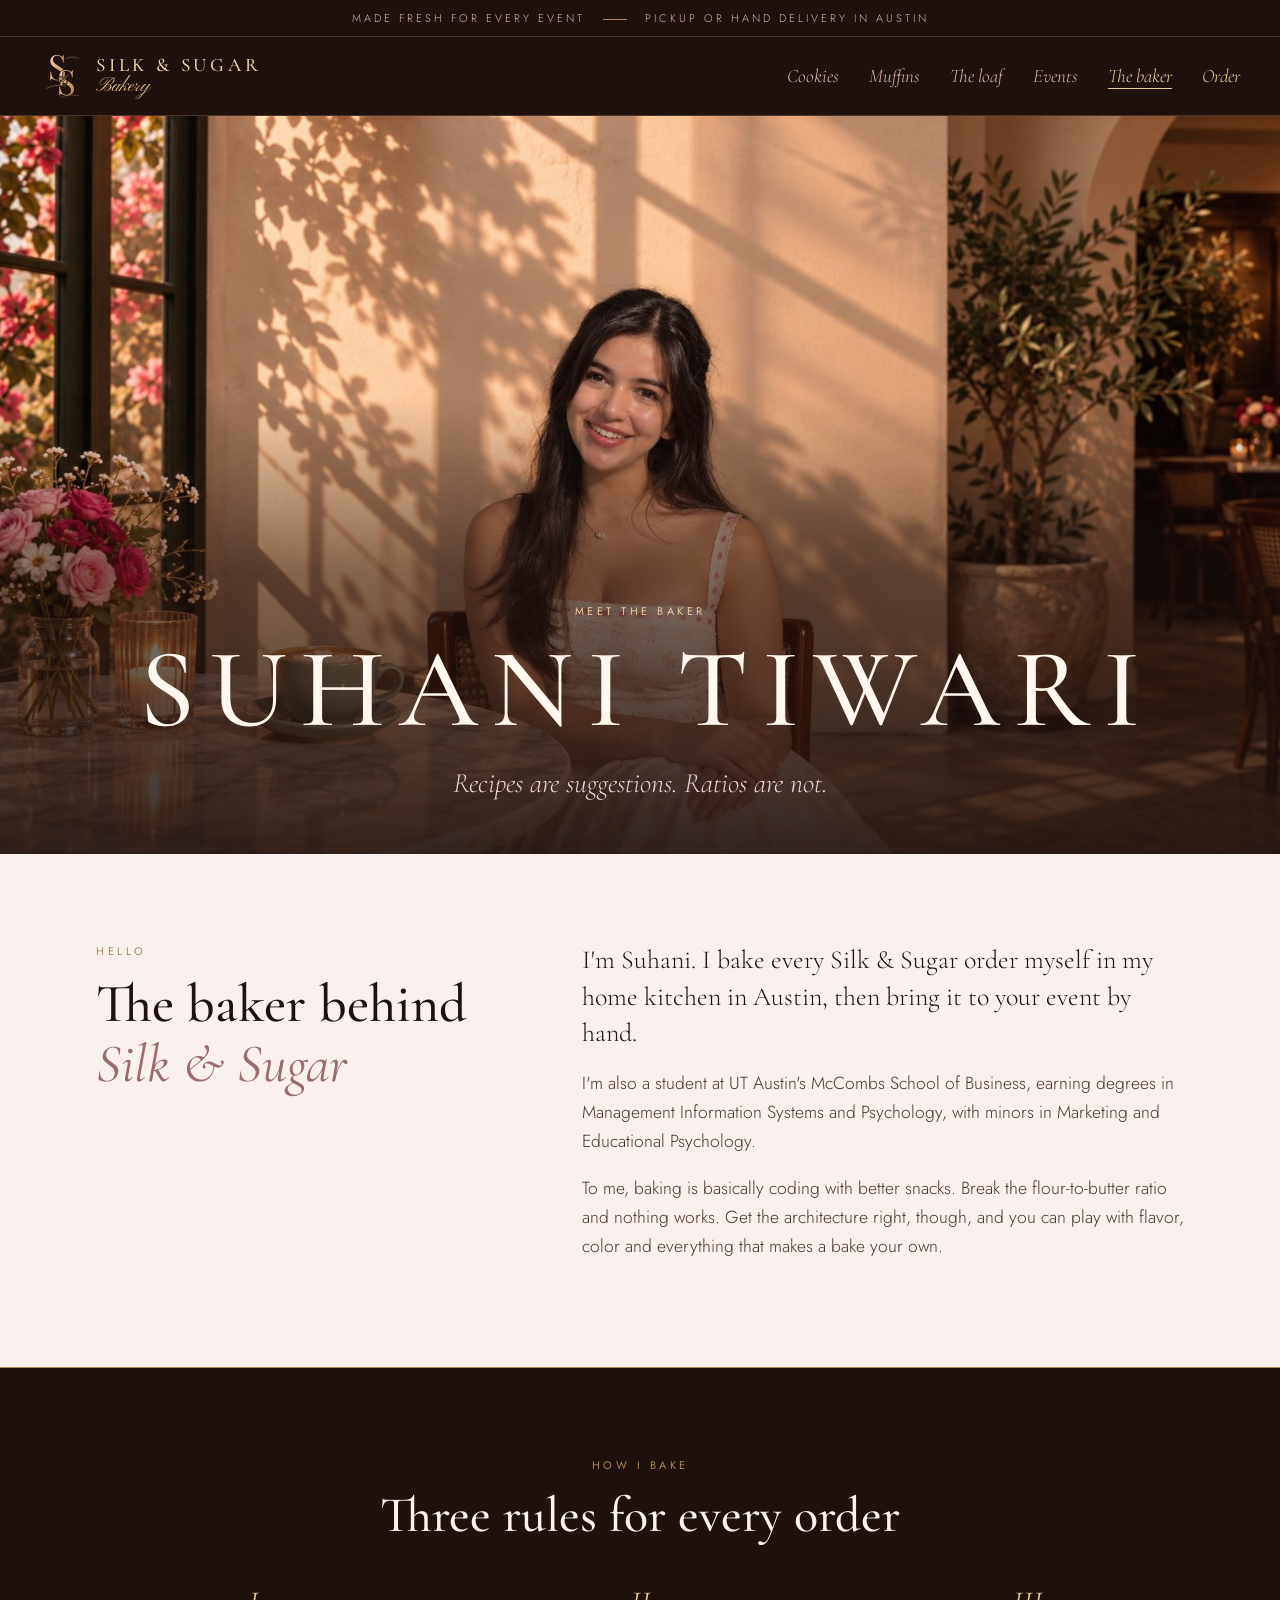
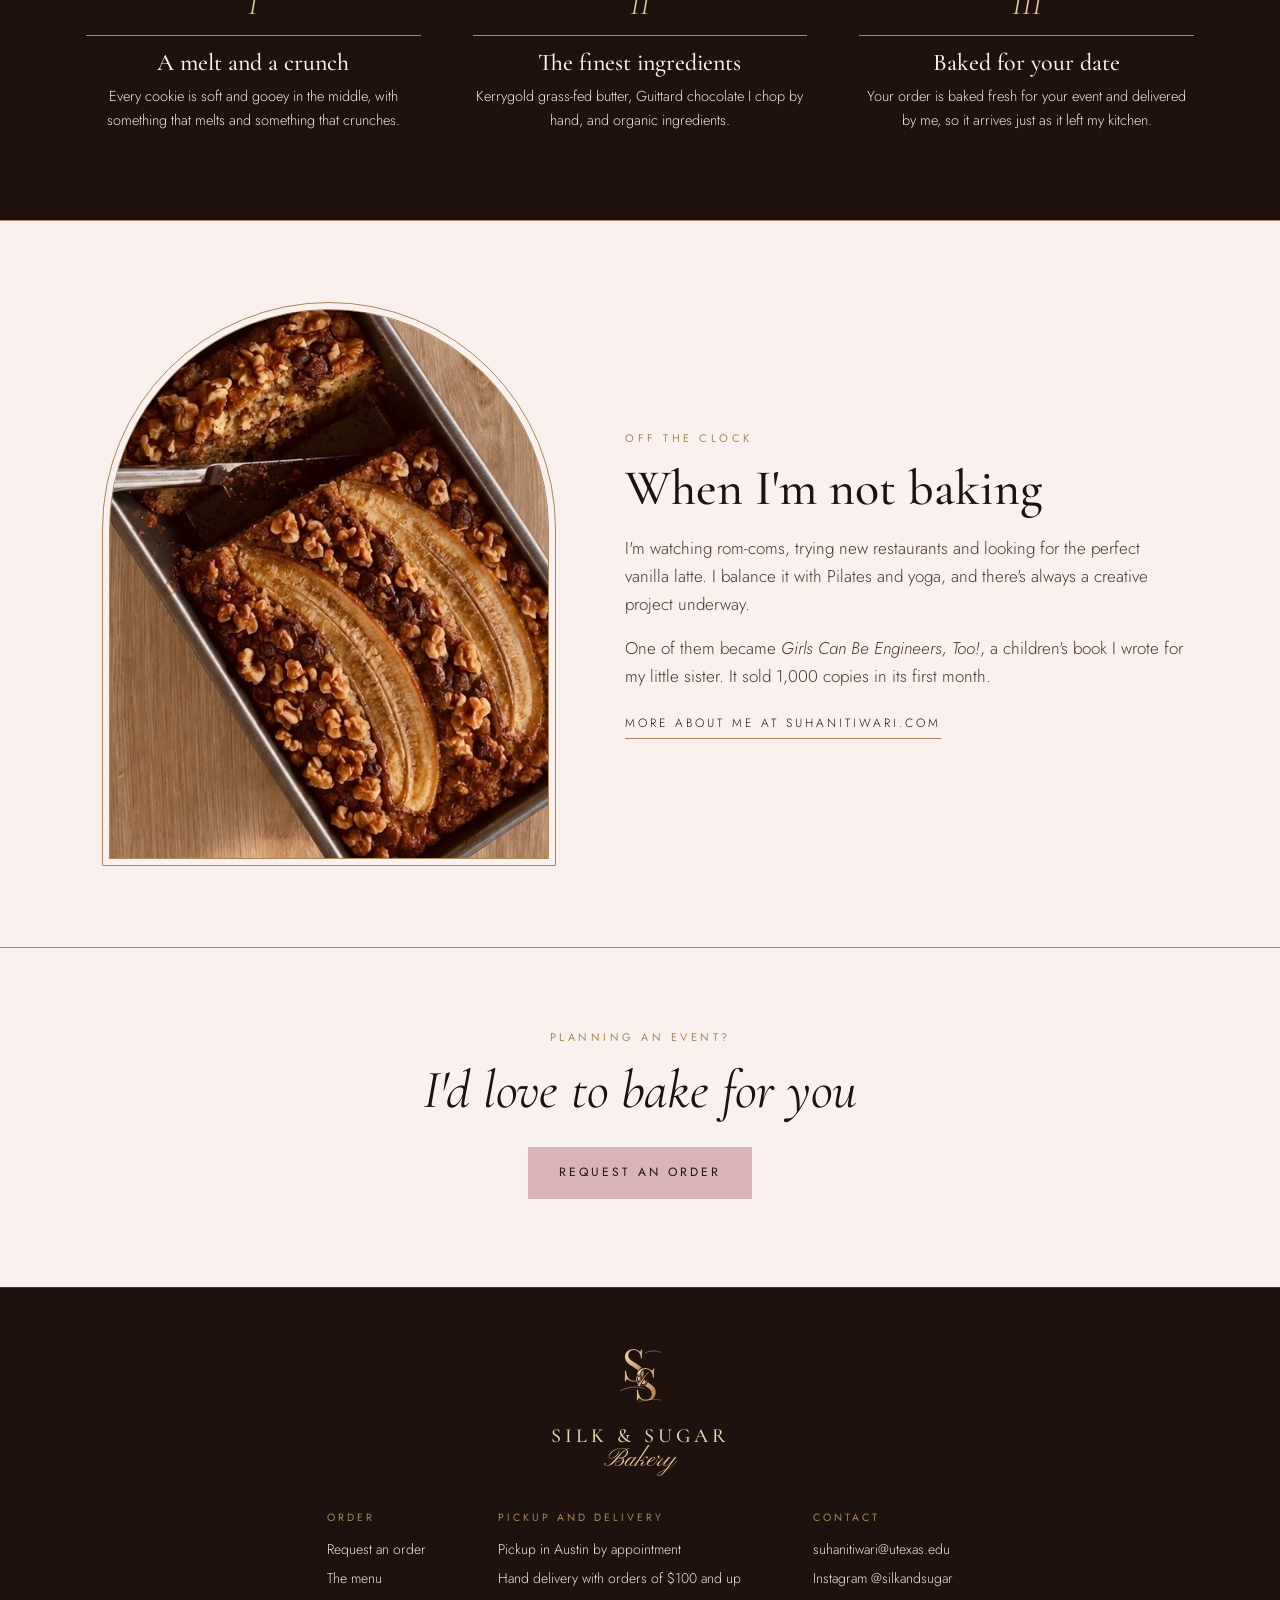
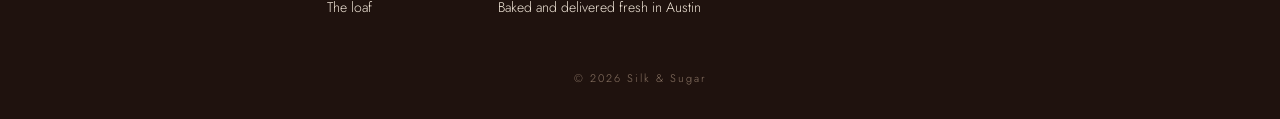
==== commit 6351ab32: "Live box preview with illustrated bakes, ready-made boxes, offices section and scroll animations" ====
--- a/about.html
+++ b/about.html
@@ -47,7 +47,7 @@
       <a href="index.html#menu">Cookies</a>
       <a href="index.html#menu">Muffins</a>
       <a href="index.html#loaf">The loaf</a>
-      <a href="index.html#how">Events</a>
+      <a href="index.html#offices">Events</a>
       <a href="about.html" aria-current="page">The baker</a>
       <a href="index.html#order" class="nav-order">Order</a>
     </nav>
@@ -154,5 +154,6 @@
     <p class="copyright">&copy; 2026 Silk &amp; Sugar</p>
   </footer>
 
+  <script src="motion.js"></script>
 </body>
 </html>
--- a/styles.css
+++ b/styles.css
@@ -412,12 +412,169 @@
 .about-cta { text-align: center; padding: 80px 16px 88px; border-top: 0.5px solid var(--gold); }
 .about-cta h2 { font-size: clamp(36px, 5vw, 54px); font-style: italic; font-weight: 400; margin-bottom: 28px; }
 
+/* Live box preview */
+.builder { grid-template-columns: minmax(0, 1.12fr) minmax(0, 1fr); gap: 40px; }
+.stage-col { position: sticky; top: 16px; }
+.stage {
+  background:
+    linear-gradient(118deg, transparent 20%, rgba(230, 203, 160, .07) 40%, transparent 58%),
+    radial-gradient(120% 90% at 50% 0%, #3A241C 0%, var(--ristretto) 75%);
+  border: 1px solid var(--gold);
+  outline: 0.5px solid var(--gold);
+  outline-offset: 5px;
+  padding: 26px 24px 28px;
+  color: var(--ivory);
+  max-height: calc(100vh - 40px);
+  overflow: hidden;
+}
+.stage-head .eyebrow { color: var(--gold-light); margin-bottom: 6px; }
+.stage-count { display: flex; justify-content: space-between; align-items: baseline; gap: 12px; margin: 0; font-family: var(--serif); font-size: 22px; color: var(--ivory); }
+.stage-total { font-size: 28px; color: var(--rose); }
+.meter { height: 3px; background: rgba(230, 203, 160, .18); margin: 12px 0 6px; overflow: hidden; }
+.meter span { display: block; height: 100%; width: 0; background: linear-gradient(90deg, var(--gold), var(--gold-light)); transition: width .6s cubic-bezier(.2, .8, .2, 1); }
+.meter-note { margin: 0 0 18px; font-size: 12px; letter-spacing: 1.5px; color: var(--champagne); }
+.stage.is-ready .meter-note { color: var(--gold-light); }
+
+.boxes { display: grid; gap: 14px; grid-template-columns: 1fr; align-items: start; }
+.boxes[data-count="1"] { max-width: 420px; margin: 0 auto; }
+.boxes[data-count="2"], .boxes[data-count="3"], .boxes[data-count="4"] { grid-template-columns: repeat(2, minmax(0, 1fr)); }
+.boxes[data-count="5"], .boxes[data-count="6"], .boxes[data-count="7"], .boxes[data-count="8"], .boxes[data-count="9"] { grid-template-columns: repeat(3, minmax(0, 1fr)); }
+.box {
+  position: relative;
+  background: linear-gradient(160deg, #3B2219, #24130D);
+  border: 1px solid rgba(168, 135, 90, .8);
+  border-radius: 6px;
+  padding: 22px 8% 26px;
+}
+.box-new, .box-empty { animation: box-in .5s cubic-bezier(.2, .8, .2, 1) both; }
+.box-lid { position: absolute; top: 6px; left: 0; right: 0; text-align: center; font-family: var(--serif); font-size: 10px; letter-spacing: 3px; text-transform: uppercase; color: var(--gold); }
+.box-tag { position: absolute; bottom: 6px; left: 0; right: 0; text-align: center; font-size: 10px; letter-spacing: 1.5px; color: var(--champagne); opacity: .8; }
+.tray {
+  display: grid;
+  gap: 4%;
+  padding: 5%;
+  background: radial-gradient(130% 120% at 30% 20%, #FBF4EA, #EBDDC9);
+  border-radius: 3px;
+  box-shadow: inset 0 2px 6px rgba(60, 35, 20, .35);
+}
+.box-cookie .tray { grid-template-columns: repeat(4, 1fr); }
+.box-muffin .tray { grid-template-columns: repeat(3, 1fr); }
+.box-loaf .tray { grid-template-columns: 1fr; }
+.slot { aspect-ratio: 1; border-radius: 50%; background: radial-gradient(circle, rgba(168, 135, 90, .12) 55%, rgba(168, 135, 90, .28) 57%, transparent 60%); display: block; }
+.box-loaf .slot { aspect-ratio: 2 / 1; border-radius: 10px; background: rgba(168, 135, 90, .14); }
+.slot.filled { background: none; }
+.slot svg { width: 100%; height: 100%; display: block; overflow: visible; }
+.slot.drop { animation: drop .62s cubic-bezier(.3, 1.45, .55, 1) both; animation-delay: var(--d); }
+.box-empty .box-tag { font-family: var(--serif); font-style: italic; font-size: 13px; letter-spacing: 0; }
+.box-more { display: flex; align-items: center; justify-content: center; min-height: 120px; font-family: var(--serif); font-style: italic; font-size: 18px; color: var(--gold-light); }
+.bump { animation: bump .45s ease; }
+
+@keyframes drop {
+  0% { opacity: 0; transform: translateY(-60%) scale(.55) rotate(-12deg); }
+  60% { opacity: 1; }
+  100% { opacity: 1; transform: none; }
+}
+@keyframes box-in { from { opacity: 0; transform: translateY(10px) scale(.97); } to { opacity: 1; transform: none; } }
+@keyframes bump { 0% { transform: scale(1); } 40% { transform: scale(1.12); } 100% { transform: scale(1); } }
+
+/* Ready-made boxes */
+.presets { margin-bottom: 44px; }
+.preset-grid { display: grid; grid-template-columns: repeat(2, minmax(0, 1fr)); gap: 12px; margin-top: 16px; }
+.preset {
+  display: flex;
+  flex-direction: column;
+  align-items: flex-start;
+  gap: 4px;
+  text-align: left;
+  padding: 16px 18px;
+  background: #FFFBF6;
+  border: 0.5px solid var(--gold);
+  font: inherit;
+  color: var(--ink);
+  cursor: pointer;
+  transition: transform .25s, border-color .25s, box-shadow .25s, background .25s;
+}
+.preset:hover { transform: translateY(-2px); box-shadow: 0 10px 24px -14px rgba(60, 35, 20, .45); }
+.preset.is-active { background: var(--ristretto); color: var(--ivory); border-color: var(--gold); }
+.preset-name { font-family: var(--serif); font-size: 21px; font-weight: 500; }
+.preset-note { font-size: 13.5px; color: var(--ink-soft); }
+.preset.is-active .preset-note { color: var(--champagne); }
+.preset-price { margin-top: 6px; font-family: var(--serif); font-style: italic; font-size: 19px; color: var(--gold); }
+.preset.is-active .preset-price { color: var(--rose); }
+
+/* Phone summary bar */
+.mini-bar { display: none; }
+
+/* For offices */
+.occasions { display: grid; grid-template-columns: repeat(4, 1fr); gap: 20px; }
+.occasion {
+  background: var(--ristretto);
+  color: var(--ivory);
+  padding: 30px 24px 26px;
+  border: 0.5px solid var(--gold);
+  outline: 0.5px solid rgba(168, 135, 90, .45);
+  outline-offset: -7px;
+  display: flex;
+  flex-direction: column;
+  transition: transform .3s;
+}
+.occasion:hover { transform: translateY(-4px); }
+.occasion h3 { font-size: 25px; color: var(--ivory); }
+.occasion p { margin: 10px 0 22px; font-size: 14.5px; color: var(--champagne); }
+.occasion-link {
+  margin-top: auto;
+  display: flex;
+  justify-content: space-between;
+  gap: 10px;
+  width: 100%;
+  background: none;
+  border: 0;
+  border-top: 0.5px solid var(--gold);
+  padding: 14px 0 0;
+  font: 400 11px var(--sans);
+  letter-spacing: 2px;
+  text-transform: uppercase;
+  color: var(--gold-light);
+  cursor: pointer;
+  text-align: left;
+}
+.occasion-link span { font-family: var(--serif); font-style: italic; font-size: 17px; letter-spacing: 0; text-transform: none; color: var(--rose); }
+.occasion-link:hover { color: var(--rose-soft); }
+.offices-note { text-align: center; margin: 32px 0 0; font-family: var(--serif); font-style: italic; font-size: 19px; color: var(--ink-soft); }
+
+/* Motion */
+.motion-ready .reveal { opacity: 0; transform: translateY(22px); transition: opacity .9s cubic-bezier(.2, .8, .2, 1), transform .9s cubic-bezier(.2, .8, .2, 1); transition-delay: var(--stagger, 0ms); }
+.motion-ready .reveal.in { opacity: 1; transform: none; }
+.hero-frame { animation: frame-in 1.1s cubic-bezier(.2, .8, .2, 1) both; }
+.hero-frame > * { animation: rise 1s cubic-bezier(.2, .8, .2, 1) both; }
+.hero-frame > :nth-child(1) { animation-delay: .25s; }
+.hero-frame > :nth-child(2) { animation-delay: .4s; }
+.hero-frame > :nth-child(3) { animation-delay: .6s; }
+.hero-frame > :nth-child(4) { animation-delay: .8s; }
+.baker-hero img { animation: settle 2.4s cubic-bezier(.2, .8, .2, 1) both; }
+.baker-hero-text > * { animation: rise 1.1s cubic-bezier(.2, .8, .2, 1) both; }
+.baker-hero-text > :nth-child(2) { animation-delay: .2s; }
+.baker-hero-text > :nth-child(3) { animation-delay: .45s; }
+.flavor { transition: transform .35s, box-shadow .35s; }
+.flavor:hover { transform: translateY(-4px); box-shadow: 0 18px 36px -24px rgba(60, 35, 20, .55); }
+.flavor:hover .seal { transform: rotate(-8deg) scale(1.06); }
+.seal { transition: transform .4s cubic-bezier(.3, 1.4, .5, 1); }
+@keyframes rise { from { opacity: 0; transform: translateY(18px); } to { opacity: 1; transform: none; } }
+@keyframes frame-in { from { opacity: 0; transform: scale(.97); } to { opacity: 1; transform: none; } }
+@keyframes settle { from { transform: scale(1.08); } to { transform: none; } }
+@media (prefers-reduced-motion: reduce) {
+  *, *::before, *::after { animation-duration: .01ms !important; animation-delay: 0ms !important; transition-duration: .01ms !important; }
+}
+
 /* Tablet */
 @media (max-width: 980px) {
   .flavors { grid-template-columns: repeat(2, 1fr); }
   .steps { grid-template-columns: repeat(2, 1fr); row-gap: 40px; }
   .builder { grid-template-columns: 1fr; }
   .summary { position: static; }
+  .stage-col { position: static; }
+  .stage { max-height: none; }
+  .occasions { grid-template-columns: repeat(2, 1fr); }
   .label-grid { grid-template-columns: repeat(2, 1fr); }
   .label-grid div:not(:nth-child(3n+1)) { border-left: 0; }
   .label-grid div:nth-child(2n) { border-left: 0.5px solid rgba(168, 135, 90, .5); }
@@ -457,6 +614,31 @@
   .fields { grid-template-columns: 1fr; }
   .summary { padding: 26px 20px; }
   .footer-cols { gap: 32px; flex-direction: column; text-align: center; }
+  .occasions { grid-template-columns: 1fr; }
+  .preset-grid { grid-template-columns: 1fr; }
+  .stage { padding: 20px 14px 22px; }
+  .boxes[data-count="5"], .boxes[data-count="6"], .boxes[data-count="7"], .boxes[data-count="8"], .boxes[data-count="9"] { grid-template-columns: repeat(2, minmax(0, 1fr)); }
+  .mini-bar {
+    display: flex;
+    align-items: center;
+    gap: 12px;
+    position: fixed;
+    left: 10px;
+    right: 10px;
+    bottom: 10px;
+    z-index: 20;
+    padding: 12px 16px;
+    background: var(--ristretto);
+    border: 1px solid var(--gold);
+    color: var(--ivory);
+    box-shadow: 0 12px 30px -10px rgba(0, 0, 0, .5);
+    transform: translateY(150%);
+    transition: transform .4s cubic-bezier(.2, .8, .2, 1);
+  }
+  .mini-bar.is-on { transform: none; }
+  .mini-count { flex: 1; font-size: 13px; color: var(--champagne); min-width: 0; }
+  .mini-total { font-family: var(--serif); font-size: 22px; color: var(--rose); }
+  .mini-link { font-size: 10.5px; letter-spacing: 2px; text-transform: uppercase; color: var(--gold-light); text-decoration: none; border-bottom: 0.5px solid var(--gold); padding-bottom: 2px; }
   .baker-hero { height: 78vh; min-height: 520px; }
   .baker-hero img { object-position: 50% 30%; }
   .baker-hero h1 { letter-spacing: 0.08em; }
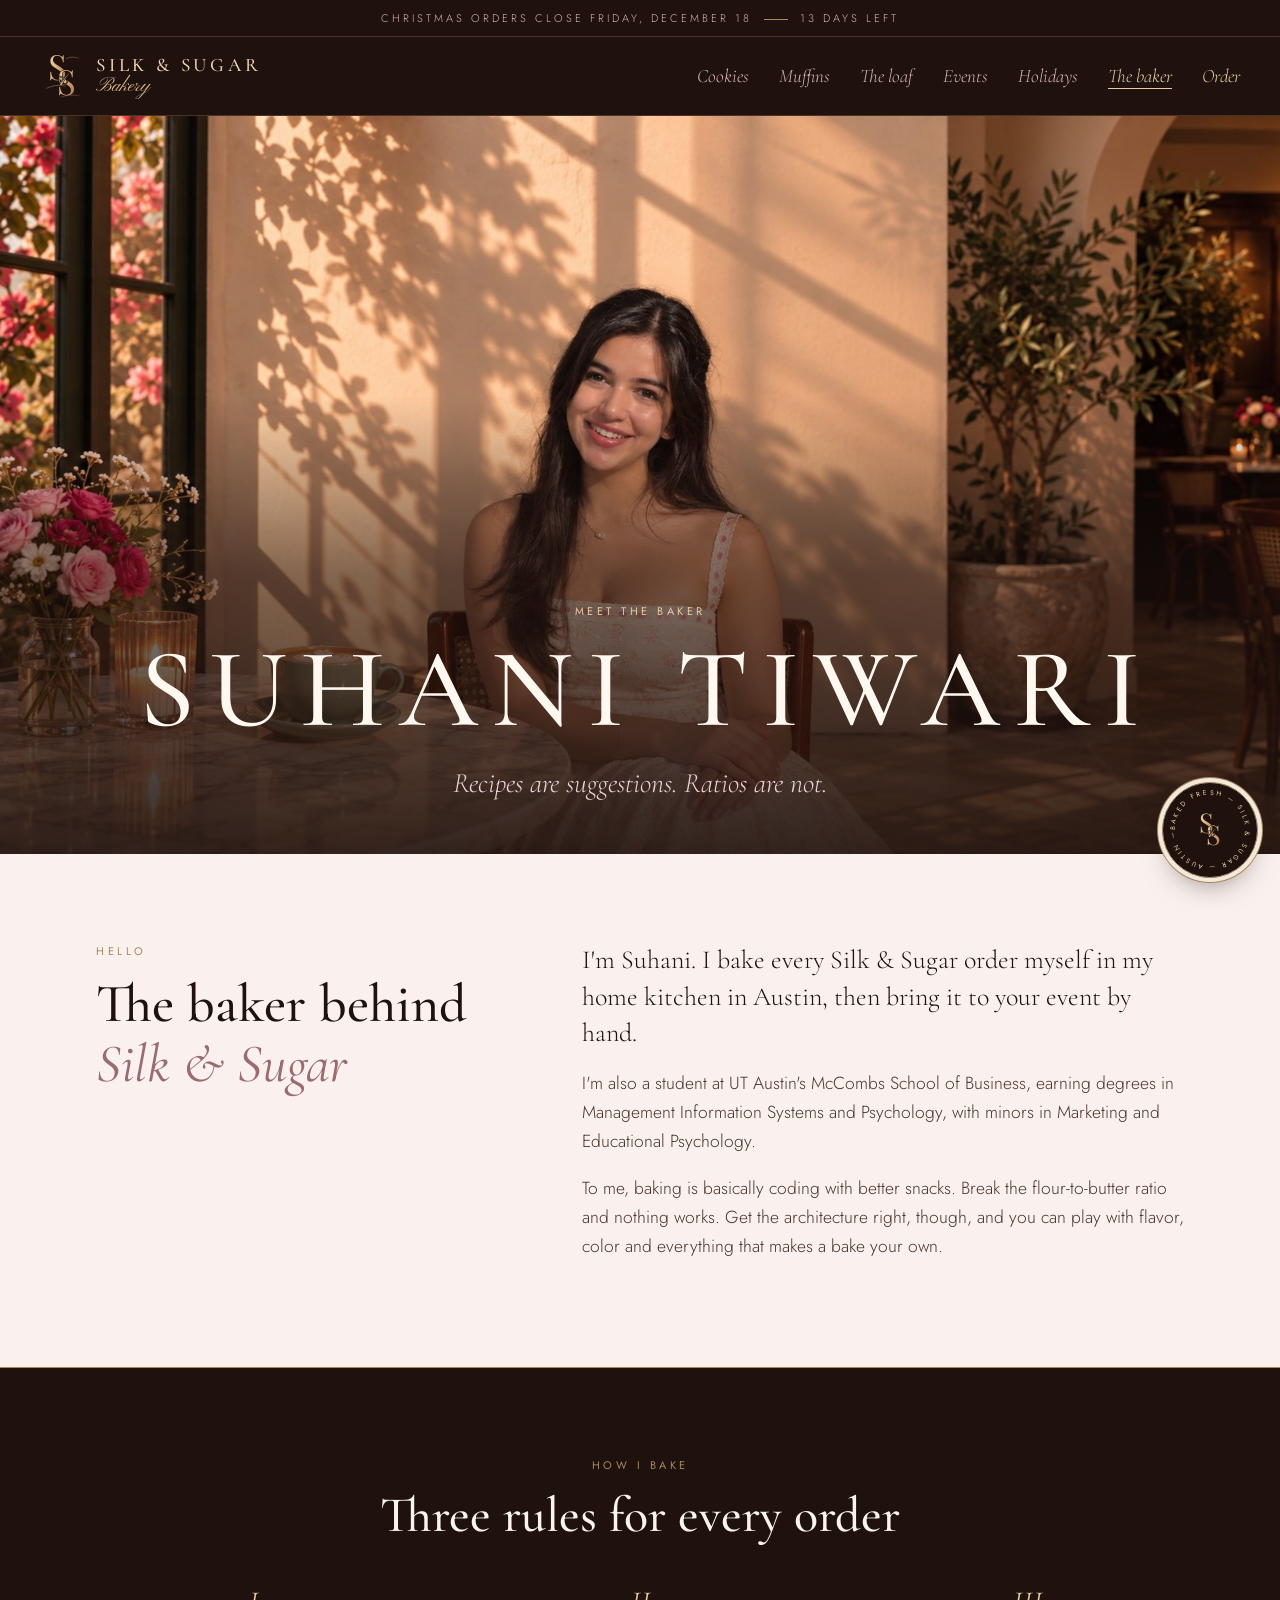
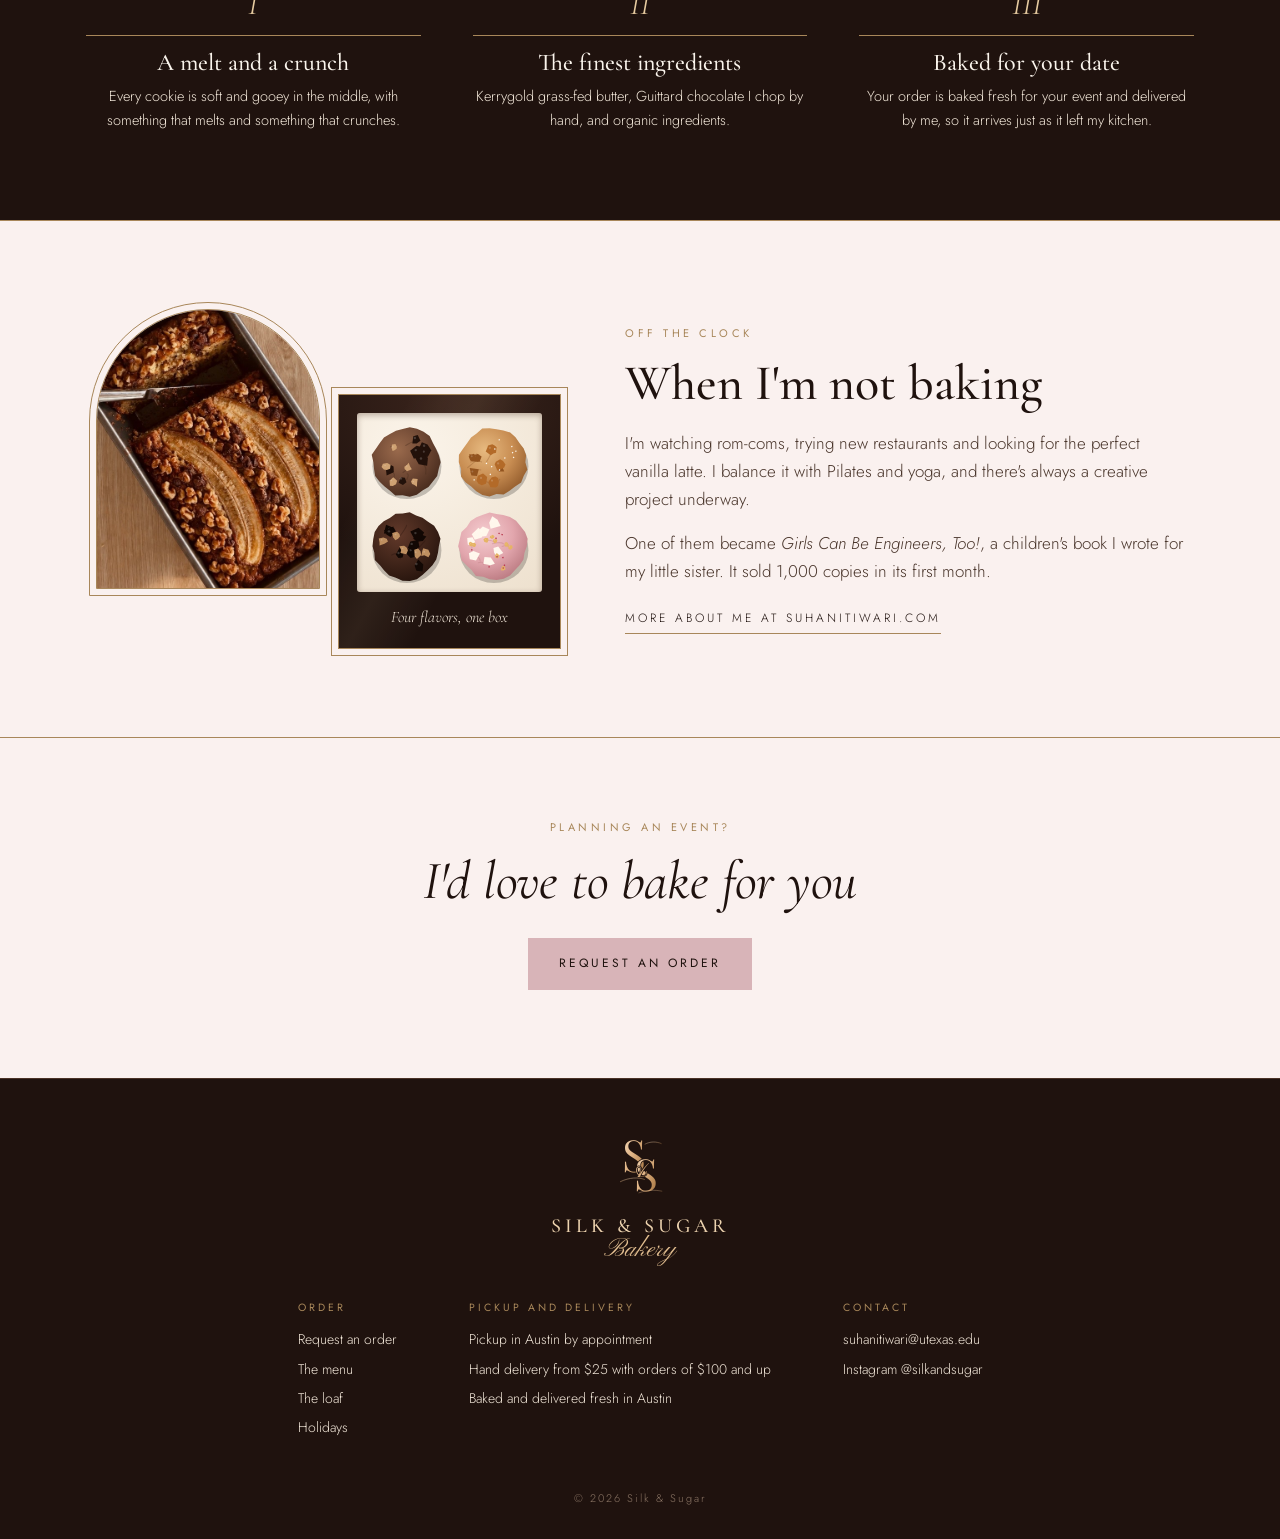
==== commit 2ef18116: "Holidays page, delivery zones, ingredient section and turning seal Adds a Thanksgiving and Christmas" ====
--- a/about.html
+++ b/about.html
@@ -48,6 +48,7 @@
       <a href="index.html#menu">Muffins</a>
       <a href="index.html#loaf">The loaf</a>
       <a href="index.html#offices">Events</a>
+      <a href="holidays.html">Holidays</a>
       <a href="about.html" aria-current="page">The baker</a>
       <a href="index.html#order" class="nav-order">Order</a>
     </nav>
@@ -89,9 +90,20 @@
     </section>
 
     <section class="section about-kitchen">
-      <figure class="arch">
-        <img src="images/banana-bread.jpg" alt="Banana bread topped with two banana halves, walnuts and chocolate">
-      </figure>
+      <div class="collage">
+        <figure class="arch">
+          <img src="images/banana-bread.jpg" alt="Banana bread topped with two banana halves, walnuts and chocolate">
+        </figure>
+        <figure class="collage-box" aria-hidden="true">
+          <div class="tray">
+            <svg><use href="#t-cookie-hazelnut"/></svg>
+            <svg><use href="#t-cookie-butterscotch"/></svg>
+            <svg><use href="#t-cookie-double"/></svg>
+            <svg><use href="#t-cookie-strawberry"/></svg>
+          </div>
+          <figcaption>Four flavors, one box</figcaption>
+        </figure>
+      </div>
       <div class="about-kitchen-text">
         <p class="eyebrow">Off the clock</p>
         <h2>When I'm not baking</h2>
@@ -138,11 +150,12 @@
         <a href="index.html#order">Request an order</a>
         <a href="index.html#menu">The menu</a>
         <a href="index.html#loaf">The loaf</a>
+        <a href="holidays.html">Holidays</a>
       </div>
       <div>
         <h4>Pickup and delivery</h4>
         <p>Pickup in Austin by appointment</p>
-        <p>Hand delivery with orders of $100 and up</p>
+        <p>Hand delivery from $25 with orders of $100 and up</p>
         <p>Baked and delivered fresh in Austin</p>
       </div>
       <div>
@@ -154,6 +167,8 @@
     <p class="copyright">&copy; 2026 Silk &amp; Sugar</p>
   </footer>
 
+  <script src="treats.js"></script>
+  <script src="site.js"></script>
   <script src="motion.js"></script>
 </body>
 </html>
--- a/styles.css
+++ b/styles.css
@@ -566,11 +566,158 @@
   *, *::before, *::after { animation-duration: .01ms !important; animation-delay: 0ms !important; transition-duration: .01ms !important; }
 }
 
+/* Seasonal deadline in the top bar */
+.announce a { color: inherit; text-decoration: none; }
+.announce a:hover { color: var(--gold-light); }
+
+/* Load-in cascade, Local Foods style: each piece eases in a beat after the last */
+.load-in { animation: lift .9s cubic-bezier(.19, 1, .22, 1) both; animation-delay: calc(var(--i, 0) * 45ms + 60ms); }
+@keyframes lift { from { opacity: 0; transform: translateY(10px); } to { opacity: 1; transform: none; } }
+.motion-ready .reveal { transition-timing-function: cubic-bezier(.19, 1, .22, 1); transition-duration: 1s; }
+
+/* Turning seal */
+.seal-badge {
+  position: fixed;
+  right: 22px;
+  bottom: 22px;
+  z-index: 15;
+  width: 96px;
+  height: 96px;
+  border-radius: 50%;
+  background: var(--ristretto);
+  border: 1px solid var(--gold);
+  box-shadow: 0 0 0 4px rgba(250, 244, 236, .9), 0 0 0 5px var(--gold), 0 14px 30px -12px rgba(31, 18, 14, .6);
+  transition: transform .4s cubic-bezier(.19, 1, .22, 1), bottom .4s cubic-bezier(.2, .8, .2, 1);
+  animation: lift 1s cubic-bezier(.19, 1, .22, 1) .9s both;
+}
+.seal-badge:hover { transform: scale(1.07); }
+.seal-badge svg { width: 100%; height: 100%; display: block; overflow: visible; }
+.seal-ring { transform-origin: 60px 60px; animation: spin 26s linear infinite; }
+.seal-ring text { font-family: var(--sans); font-size: 8.6px; font-weight: 400; text-transform: uppercase; fill: var(--gold-light); }
+.seal-badge .mono-cut { stroke: var(--ristretto); }
+@keyframes spin { to { transform: rotate(360deg); } }
+@media (prefers-reduced-motion: reduce) { .seal-ring { animation: none; } }
+
+/* Sourcing line on each flavor */
+.sourcing { margin: -6px 0 18px; font-size: 12.5px; line-height: 1.55; color: #8A7262; }
+
+/* What I bake with */
+.pantry { background: var(--rose-soft); padding: 96px 16px; border-top: 1px solid var(--gold); border-bottom: 1px solid var(--gold); }
+.pantry-inner { max-width: var(--wrap); margin: 0 auto; display: grid; grid-template-columns: 5fr 7fr; gap: 64px; align-items: start; }
+.pantry .section-head { text-align: left; margin: 0; max-width: none; }
+.pantry .section-head h2 { font-size: clamp(38px, 5.4vw, 64px); }
+.pantry .section-head h2 em { display: block; font-style: italic; font-weight: 400; color: #8C5A60; }
+.pantry .section-head p:not(.eyebrow) { color: #5A4238; font-size: 17px; }
+.pantry-list { list-style: none; margin: 0; padding: 0; border-top: 1px solid var(--gold); }
+.pantry-list li { display: flex; justify-content: space-between; align-items: baseline; gap: 16px; padding: 16px 0; border-bottom: 0.5px solid rgba(168, 135, 90, .6); }
+.pantry-list strong { font-family: var(--serif); font-weight: 500; font-size: clamp(22px, 2.6vw, 30px); line-height: 1.15; }
+.pantry-list span { font-size: 11px; letter-spacing: 2.5px; text-transform: uppercase; color: #8C5A60; text-align: right; }
+.free-of { grid-column: 1 / -1; display: flex; flex-wrap: wrap; align-items: center; justify-content: center; gap: 10px 0; margin: 8px 0 0; padding: 26px 0 0; border-top: 0.5px solid var(--gold); font-family: var(--serif); font-style: italic; font-size: clamp(20px, 2.4vw, 26px); color: var(--ink); }
+.free-of b { font-family: var(--sans); font-style: normal; font-weight: 400; font-size: 11px; letter-spacing: 3px; text-transform: uppercase; color: var(--gold); margin-right: 18px; }
+.free-of span { padding: 0 18px; }
+.free-of span + span { border-left: 0.5px solid var(--gold); }
+
+/* Pickup or delivery switch, sweetgreen style */
+.mode-wrap { margin-bottom: 40px; }
+.mode { display: grid; grid-template-columns: 1fr 1fr; border: 1px solid var(--gold); background: #FFFBF6; padding: 4px; gap: 4px; }
+.mode label { position: relative; cursor: pointer; }
+.mode input { position: absolute; opacity: 0; inset: 0; margin: 0; cursor: pointer; }
+.mode span { display: block; text-align: center; padding: 14px 10px; font-size: 12px; letter-spacing: 3px; text-transform: uppercase; color: var(--ink-soft); transition: background .25s, color .25s; }
+.mode input:checked + span { background: var(--ristretto); color: var(--ivory); }
+.mode input:focus-visible + span { outline: 1px solid var(--gold); outline-offset: 2px; }
+.zones { margin-top: 12px; border: 0.5px solid var(--gold); border-top: 0; background: #FFFBF6; }
+.zones label { display: flex; justify-content: space-between; align-items: center; gap: 12px; padding: 14px 18px; cursor: pointer; border-top: 0.5px solid rgba(168, 135, 90, .5); }
+.zones label:first-child { border-top: 0.5px solid var(--gold); }
+.zones .zone-name { display: flex; align-items: center; gap: 12px; font-family: var(--serif); font-size: 20px; }
+.zones input { accent-color: var(--ristretto); width: 16px; height: 16px; margin: 0; }
+.zones .zone-fee { font-family: var(--serif); font-style: italic; font-size: 20px; color: var(--gold); }
+.mode-note { margin: 12px 0 0; font-size: 13.5px; color: var(--ink-soft); text-align: center; }
+
+/* Holidays page */
+.holiday-hero { position: relative; color: var(--ivory); text-align: center; padding: 96px 16px 104px; overflow: hidden; background:
+    linear-gradient(118deg, transparent 22%, rgba(230, 203, 160, .07) 38%, transparent 52%, rgba(216, 180, 184, .06) 70%, transparent 84%),
+    radial-gradient(120% 90% at 50% 0%, #3A241C 0%, var(--ristretto) 70%); }
+.holiday-hero h1 { font-size: clamp(48px, 9vw, 116px); font-weight: 400; line-height: .95; }
+.holiday-hero h1 em { display: block; font-style: italic; color: var(--rose); }
+.holiday-hero .lede { max-width: 560px; }
+.holiday-hero .countdown { margin: 30px auto 0; display: inline-block; padding: 12px 22px; border: 0.5px solid var(--gold); font-size: 12px; letter-spacing: 3px; text-transform: uppercase; color: var(--gold-light); }
+.holiday-jump { display: flex; justify-content: center; gap: 14px; flex-wrap: wrap; margin-top: 30px; }
+
+.chapter { padding: 104px 16px; border-top: 1px solid var(--gold); }
+.chapter-dark { background: var(--ristretto); color: var(--ivory); }
+.chapter-inner { max-width: var(--wrap); margin: 0 auto; display: grid; grid-template-columns: 4fr 8fr; gap: 64px; align-items: start; }
+.chapter-dark .chapter-inner { grid-template-columns: 8fr 4fr; }
+.chapter-dark .chapter-date { order: 2; }
+.chapter-date { position: sticky; top: 32px; text-align: center; }
+.chapter-date .day { display: block; font-variant-numeric: lining-nums; font-family: var(--serif); font-size: clamp(120px, 17vw, 220px); line-height: .82; font-weight: 400; color: var(--gold); }
+.chapter-date .month { display: block; margin-top: 14px; font-size: 12px; letter-spacing: 6px; text-transform: uppercase; color: var(--ink-soft); }
+.chapter-dark .chapter-date .month { color: var(--champagne); }
+.chapter-date .weekday { display: block; margin-top: 4px; font-family: var(--serif); font-style: italic; font-size: 20px; color: #8C5A60; }
+.chapter-dark .chapter-date .weekday { color: var(--rose); }
+.chapter-head h2 { font-size: clamp(44px, 6.4vw, 80px); font-weight: 400; }
+.chapter-head p:not(.eyebrow):not(.countdown) { margin: 16px 0 0; max-width: 560px; font-size: 17px; color: var(--ink-soft); }
+.chapter-dark .chapter-head p:not(.eyebrow):not(.countdown) { color: var(--champagne); }
+.chapter .countdown { margin: 22px 0 0; font-family: var(--serif); font-style: italic; font-size: 22px; color: #8C5A60; }
+.chapter-dark .countdown { color: var(--rose); }
+.chapter-facts { display: grid; grid-template-columns: 1fr 1fr; margin: 34px 0 44px; border-top: 0.5px solid var(--gold); border-bottom: 0.5px solid var(--gold); }
+.chapter-facts div { padding: 16px 0; }
+.chapter-facts div + div { padding-left: 24px; border-left: 0.5px solid var(--gold); }
+.chapter-facts dt { font-size: 10.5px; letter-spacing: 3px; text-transform: uppercase; color: var(--gold); }
+.chapter-facts dd { margin: 4px 0 0; font-family: var(--serif); font-size: 21px; }
+.chapter-facts { margin-left: 0; margin-right: 0; }
+
+.bundle { display: grid; grid-template-columns: 150px minmax(0, 1fr) auto; gap: 28px; align-items: center; padding: 28px 0; border-bottom: 0.5px solid rgba(168, 135, 90, .6); }
+.bundle:first-of-type { border-top: 0.5px solid rgba(168, 135, 90, .6); }
+.bundle-art { position: relative; height: 110px; }
+.bundle-art svg { position: absolute; width: 74px; height: 74px; filter: drop-shadow(0 8px 10px rgba(31, 18, 14, .25)); }
+.bundle-art svg.loaf-art { width: 108px; height: 54px; }
+.bundle-art svg:nth-child(1) { left: 0; top: 0; }
+.bundle-art svg:nth-child(2) { left: 48px; top: 26px; }
+.bundle-art svg:nth-child(3) { left: 14px; top: 52px; }
+.bundle-art svg:nth-child(4) { left: 70px; top: 0; }
+.bundle h3 { font-size: clamp(26px, 3vw, 34px); }
+.bundle p { margin: 6px 0 0; font-size: 14.5px; color: var(--ink-soft); }
+.chapter-dark .bundle p { color: var(--champagne); }
+.bundle .serves { margin-top: 8px; font-size: 11px; letter-spacing: 2.5px; text-transform: uppercase; color: var(--gold); }
+.bundle-buy { text-align: right; }
+.bundle-price { display: block; font-family: var(--serif); font-style: italic; font-size: 32px; color: #8C5A60; line-height: 1; }
+.chapter-dark .bundle-price { color: var(--rose); }
+.bundle-link { display: inline-block; margin-top: 12px; font-size: 11px; letter-spacing: 2.5px; text-transform: uppercase; text-decoration: none; color: inherit; border-bottom: 0.5px solid var(--gold); padding-bottom: 3px; transition: color .2s; }
+.bundle-link:hover { color: var(--gold); }
+.bundle-link[aria-disabled="true"] { pointer-events: none; opacity: .5; }
+.is-closed .bundle-art, .is-closed .bundle-price { opacity: .45; }
+.chapter-note { margin: 28px 0 0; font-family: var(--serif); font-style: italic; font-size: 19px; color: var(--ink-soft); }
+.chapter-dark .chapter-note { color: var(--champagne); }
+
+.holiday-close { text-align: center; padding: 96px 16px 104px; background: var(--rose-soft); border-top: 1px solid var(--gold); }
+.holiday-close h2 { font-size: clamp(36px, 5.4vw, 60px); font-style: italic; font-weight: 400; max-width: 760px; margin: 0 auto 30px; }
+
+/* Baker page collage */
+.collage { display: grid; grid-template-columns: 1fr 1fr; gap: 18px; align-items: start; max-width: 520px; width: 100%; justify-self: center; }
+.collage .arch { max-width: none; }
+.collage-box { margin: 38% 0 0; background:
+    linear-gradient(118deg, transparent 20%, rgba(230, 203, 160, .08) 40%, transparent 58%),
+    radial-gradient(120% 90% at 50% 0%, #3A241C 0%, var(--ristretto) 75%);
+  border: 1px solid var(--gold); outline: 0.5px solid var(--gold); outline-offset: 6px; padding: 18px; }
+.collage-box .tray { grid-template-columns: 1fr 1fr; }
+.collage-box svg { width: 100%; height: auto; aspect-ratio: 1; display: block; }
+.collage-box figcaption { margin-top: 12px; text-align: center; font-family: var(--serif); font-style: italic; font-size: 16px; color: var(--champagne); }
+
+/* Status labels, Westman style: tiny letterspaced caps, no pill */
+.tag { display: block; margin: 0 0 6px; font-family: var(--sans); font-size: 10px; font-weight: 500; letter-spacing: 2.5px; text-transform: uppercase; color: #9A4F58; }
+.chapter-dark .tag, .preset.is-active .tag { color: var(--rose); }
+.flavor .tag { margin-bottom: 8px; }
+
 /* Tablet */
 @media (max-width: 980px) {
+  .pantry-inner, .chapter-inner, .chapter-dark .chapter-inner { grid-template-columns: 1fr; gap: 40px; }
+  .chapter-dark .chapter-date { order: 0; }
+  .chapter-date { position: static; display: flex; align-items: baseline; justify-content: center; gap: 16px; flex-wrap: wrap; }
+  .chapter-date .day { font-size: 120px; }
   .flavors { grid-template-columns: repeat(2, 1fr); }
   .steps { grid-template-columns: repeat(2, 1fr); row-gap: 40px; }
-  .builder { grid-template-columns: 1fr; }
+  .builder { grid-template-columns: minmax(0, 1fr); }
+  .builder-main, .stage-col { min-width: 0; }
   .summary { position: static; }
   .stage-col { position: static; }
   .stage { max-height: none; }
@@ -587,8 +734,8 @@
   .announce { letter-spacing: 2px; font-size: 10px; }
   .announce-sep { display: block; width: 0; height: 2px; margin: 0; background: none; }
   .masthead { flex-direction: column; align-items: flex-start; padding: 12px 16px; gap: 10px; }
-  .nav { justify-content: flex-start; gap: 2px 13px; }
-  .nav a { font-size: 16px; }
+  .nav { justify-content: flex-start; gap: 2px 10px; }
+  .nav a { font-size: 15px; }
   .hero { padding: 32px 16px 48px; }
   .hero-frame { padding: 40px 18px 42px; }
   .lede { font-size: 16px; }
@@ -615,7 +762,15 @@
   .summary { padding: 26px 20px; }
   .footer-cols { gap: 32px; flex-direction: column; text-align: center; }
   .occasions { grid-template-columns: 1fr; }
-  .preset-grid { grid-template-columns: 1fr; }
+  .preset-grid { display: flex; overflow-x: auto; scroll-snap-type: x mandatory; scroll-padding: 0 16px; gap: 10px; margin: 14px -16px 0; padding: 0 16px 6px; scrollbar-width: none; }
+  .preset-grid::-webkit-scrollbar { display: none; }
+  .preset { flex: 0 0 72%; scroll-snap-align: start; padding: 14px 16px; }
+  .presets { margin-bottom: 28px; }
+  .mode-wrap { margin-bottom: 28px; }
+  .order .section-head { margin-bottom: 28px; }
+  .builder { gap: 24px; }
+  .meter-note { margin-bottom: 12px; }
+  .boxes[data-count="1"] { max-width: 280px; }
   .stage { padding: 20px 14px 22px; }
   .boxes[data-count="5"], .boxes[data-count="6"], .boxes[data-count="7"], .boxes[data-count="8"], .boxes[data-count="9"] { grid-template-columns: repeat(2, minmax(0, 1fr)); }
   .mini-bar {
@@ -644,4 +799,21 @@
   .baker-hero h1 { letter-spacing: 0.08em; }
   .about-intro-body p:first-child { font-size: 22px; }
   .arch { max-width: 300px; }
-}
+  .collage .arch { max-width: none; }
+  .seal-badge { width: 72px; height: 72px; right: 14px; bottom: 14px; }
+  .bar-on .seal-badge { bottom: 84px; }
+  .pantry { padding: 64px 16px; }
+  .pantry-list li { flex-direction: column; gap: 2px; }
+  .pantry-list span { text-align: left; }
+  .free-of { flex-direction: column; gap: 6px; }
+  .free-of b { margin: 0 0 4px; }
+  .free-of span + span { border-left: 0; }
+  .zones .zone-name, .zones .zone-fee { font-size: 18px; }
+  .holiday-hero { padding: 64px 16px 72px; }
+  .chapter { padding: 64px 16px; }
+  .chapter-facts { grid-template-columns: 1fr; }
+  .chapter-facts div + div { padding-left: 0; border-left: 0; border-top: 0.5px solid var(--gold); }
+  .bundle { grid-template-columns: 1fr; gap: 14px; }
+  .bundle-buy { text-align: left; display: flex; align-items: baseline; justify-content: space-between; gap: 12px; }
+  .bundle-link { margin-top: 0; }
+}
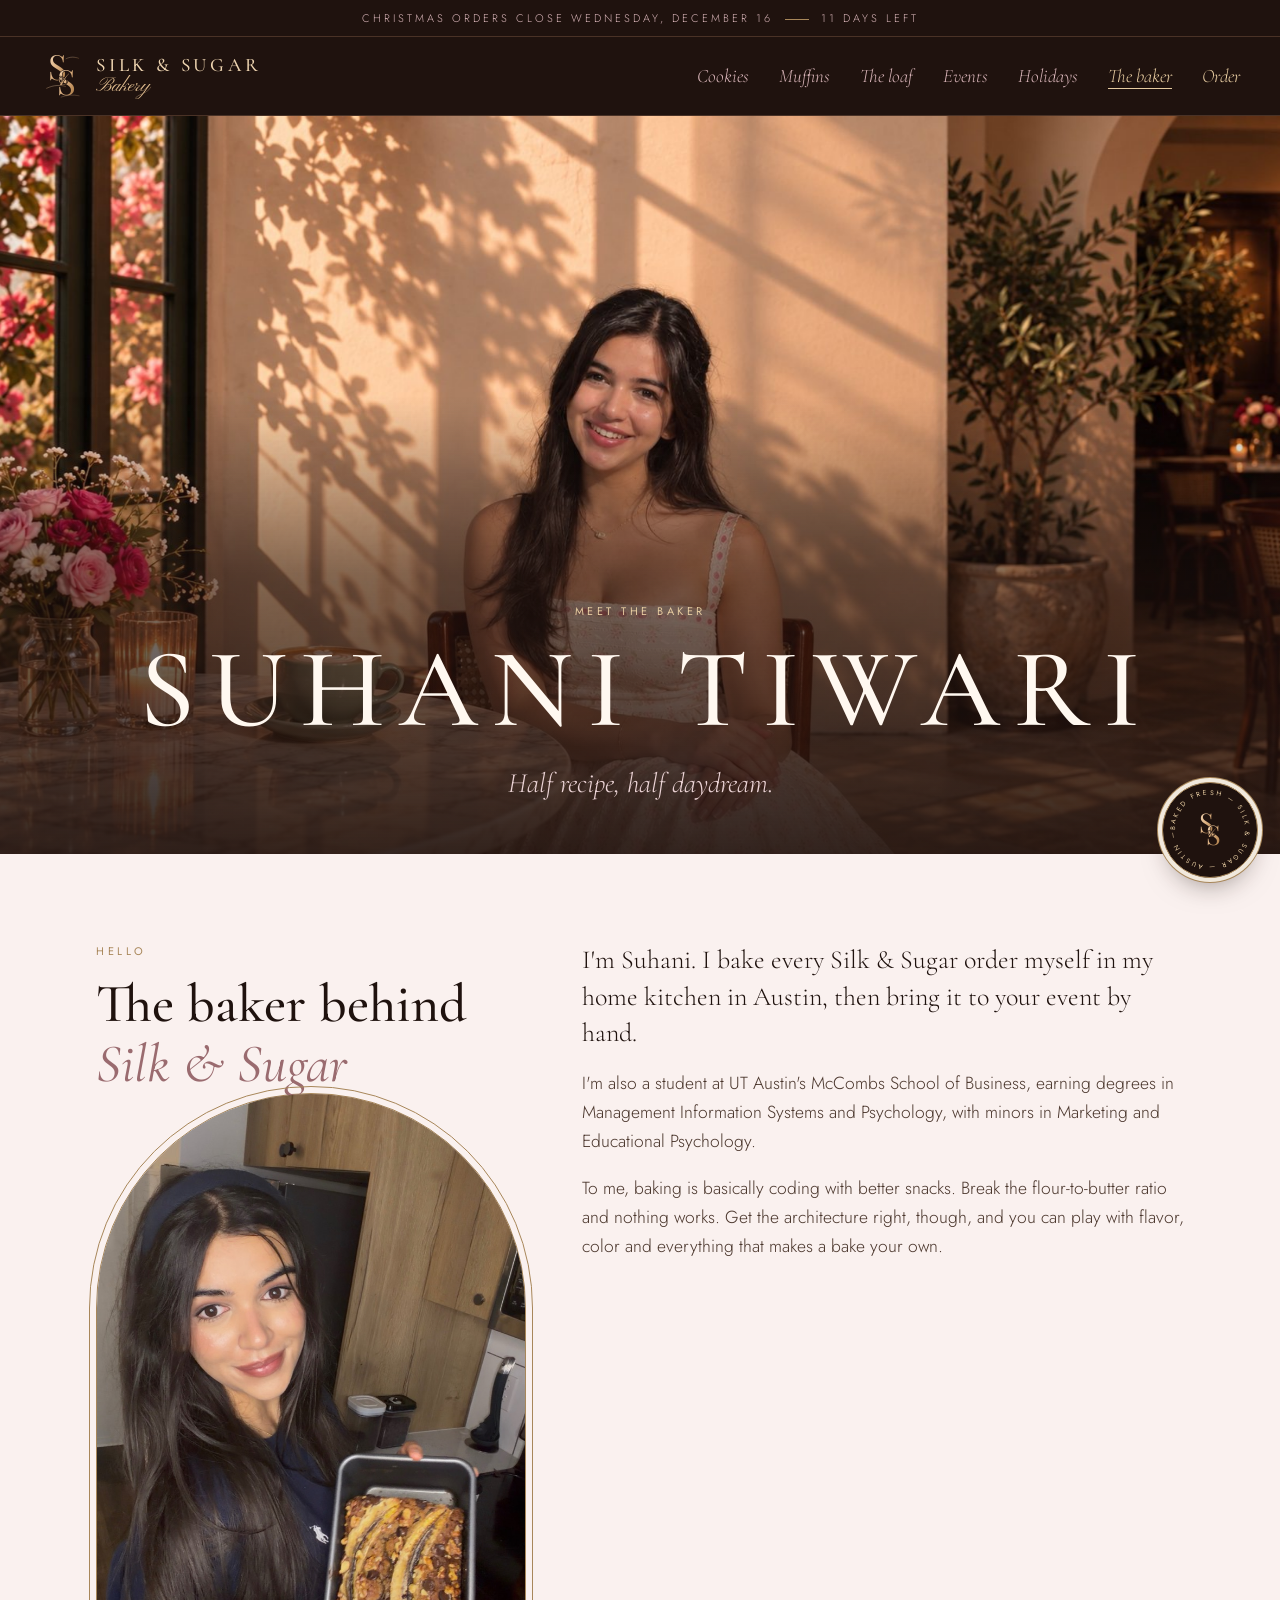
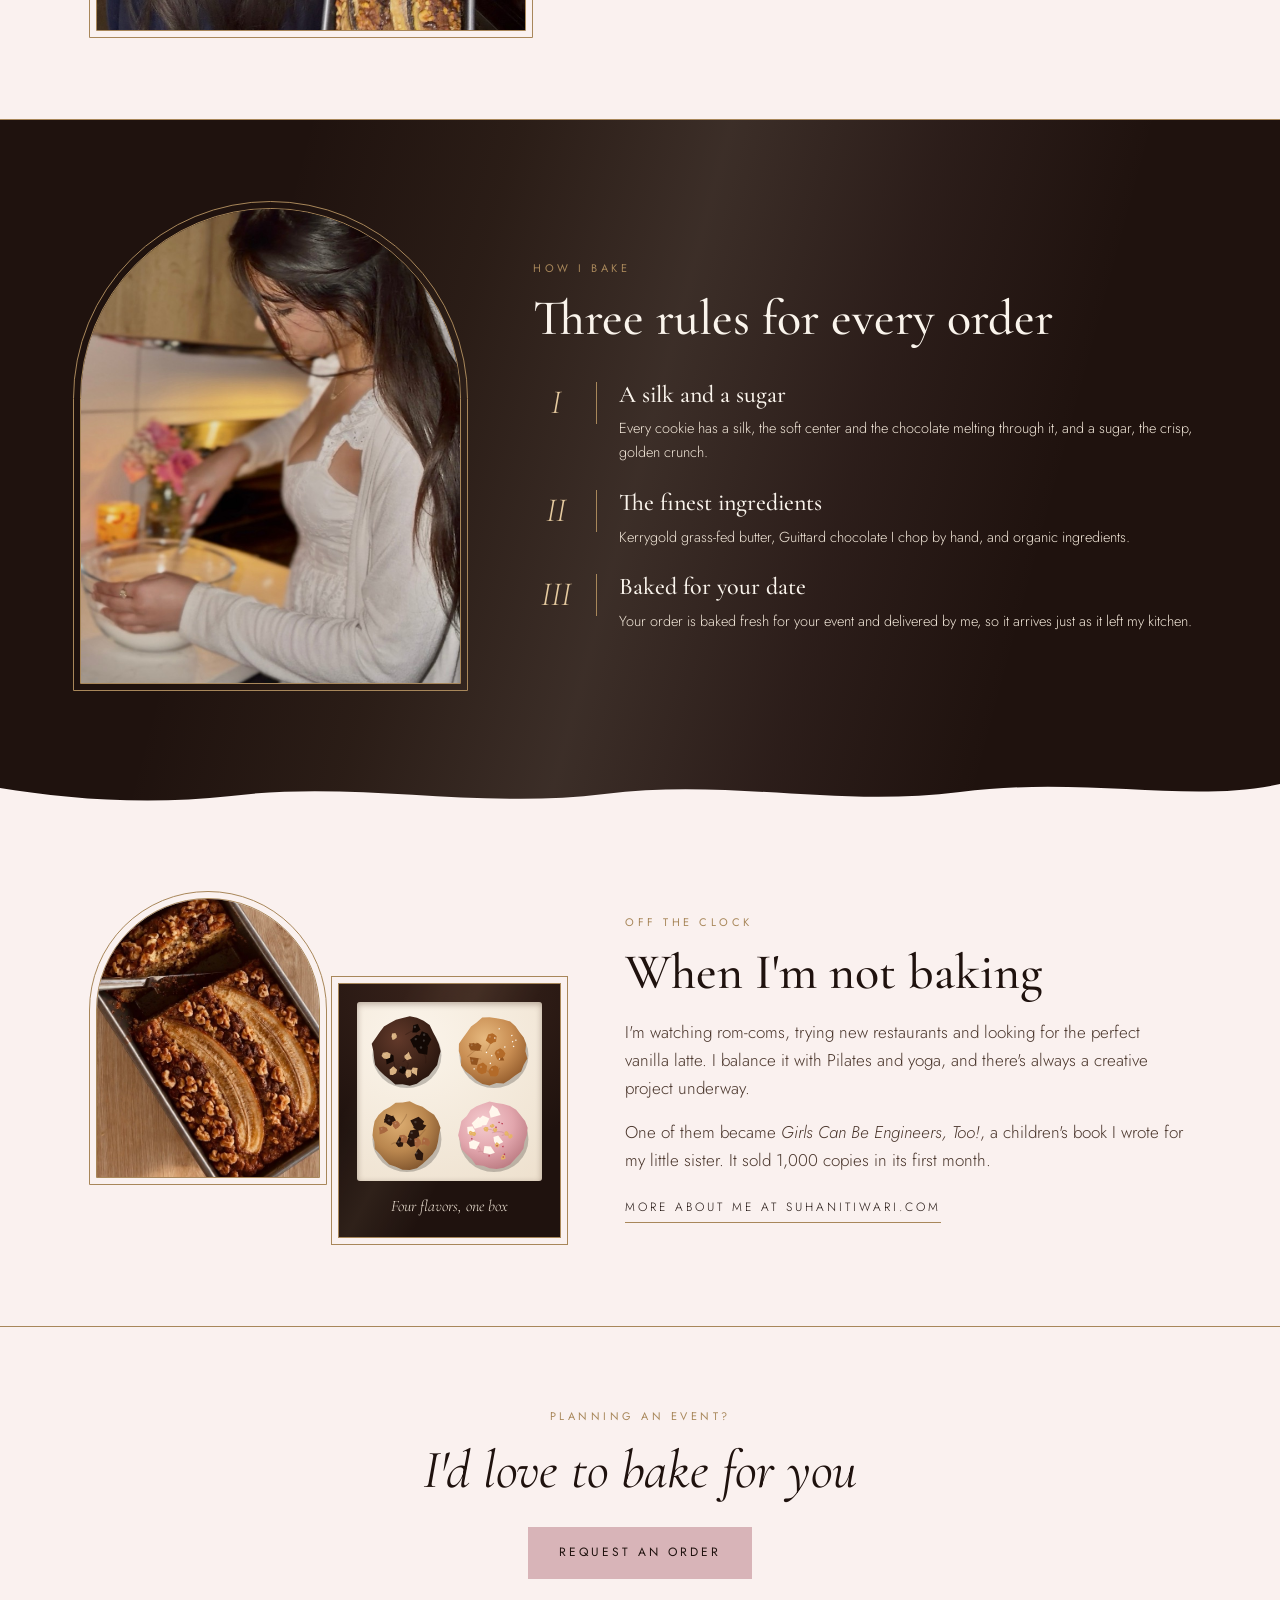
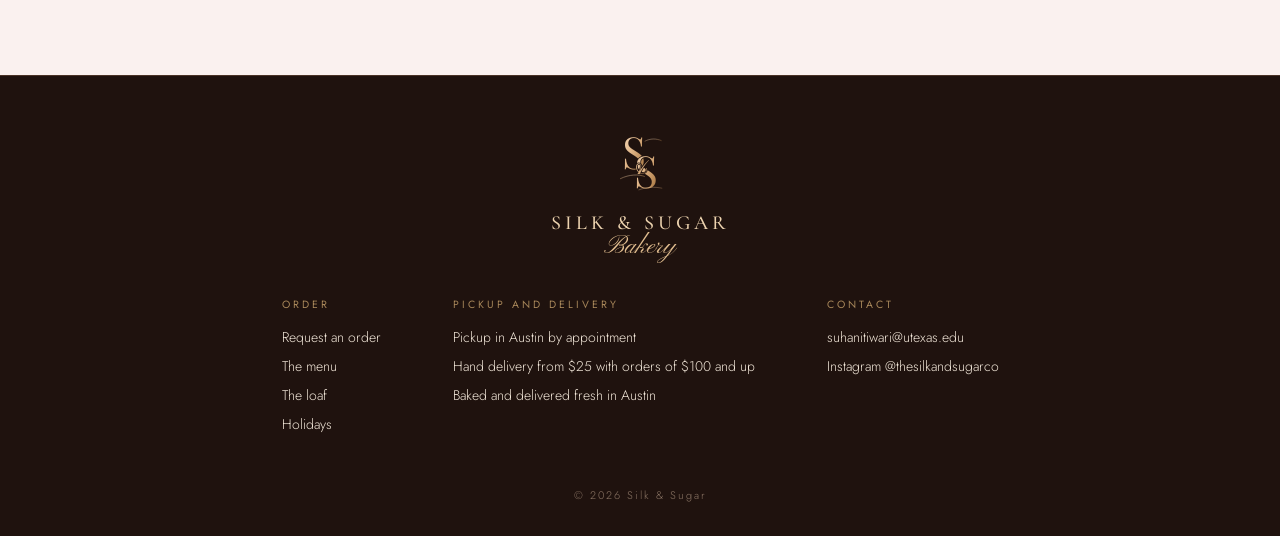
==== commit 50264323: "Silk and sugar details, baker photos and ingredient dropdowns Renames the melt and crunch to the sil" ====
--- a/about.html
+++ b/about.html
@@ -61,7 +61,7 @@
       <div class="baker-hero-text">
         <p class="eyebrow">Meet the baker</p>
         <h1>Suhani Tiwari</h1>
-        <p class="baker-tagline">Recipes are suggestions. Ratios are not.</p>
+        <p class="baker-tagline">Half recipe, half daydream.</p>
       </div>
     </section>
 
@@ -69,6 +69,9 @@
       <div class="about-intro-head">
         <p class="eyebrow">Hello</p>
         <h2>The baker behind <em>Silk &amp; Sugar</em></h2>
+        <figure class="arch intro-photo">
+          <img src="images/baker-loaf.jpg" alt="Suhani in her kitchen holding a fresh banana bread topped with banana halves, walnuts and chocolate" width="788" height="1400">
+        </figure>
       </div>
       <div class="about-intro-body">
         <p>I'm Suhani. I bake every Silk &amp; Sugar order myself in my home kitchen in Austin, then bring it to your event by hand.</p>
@@ -78,15 +81,22 @@
     </section>
 
     <section class="baker-rules">
-      <header class="section-head">
-        <p class="eyebrow">How I bake</p>
-        <h2>Three rules for every order</h2>
-      </header>
-      <ol class="steps">
-        <li><span class="numeral">I</span><h3>A melt and a crunch</h3><p>Every cookie is soft and gooey in the middle, with something that melts and something that crunches.</p></li>
-        <li><span class="numeral">II</span><h3>The finest ingredients</h3><p>Kerrygold grass-fed butter, Guittard chocolate I chop by hand, and organic ingredients.</p></li>
-        <li><span class="numeral">III</span><h3>Baked for your date</h3><p>Your order is baked fresh for your event and delivered by me, so it arrives just as it left my kitchen.</p></li>
-      </ol>
+      <div class="rules-layout">
+        <figure class="arch rules-photo">
+          <img src="images/baker-mixing.jpg" alt="Suhani mixing a bowl of batter in her kitchen, with flowers and a candle on the counter" width="788" height="1400">
+        </figure>
+        <div>
+          <header class="section-head">
+            <p class="eyebrow">How I bake</p>
+            <h2>Three rules for every order</h2>
+          </header>
+          <ol class="steps">
+            <li><span class="numeral">I</span><h3>A silk and a sugar</h3><p>Every cookie has a silk, the soft center and the chocolate melting through it, and a sugar, the crisp, golden crunch.</p></li>
+            <li><span class="numeral">II</span><h3>The finest ingredients</h3><p>Kerrygold grass-fed butter, Guittard chocolate I chop by hand, and organic ingredients.</p></li>
+            <li><span class="numeral">III</span><h3>Baked for your date</h3><p>Your order is baked fresh for your event and delivered by me, so it arrives just as it left my kitchen.</p></li>
+          </ol>
+        </div>
+      </div>
     </section>
 
     <section class="section about-kitchen">
@@ -161,7 +171,7 @@
       <div>
         <h4>Contact</h4>
         <a href="mailto:suhanitiwari@utexas.edu">suhanitiwari@utexas.edu</a>
-        <p>Instagram @silkandsugar</p>
+        <a href="https://www.instagram.com/thesilkandsugarco/" target="_blank" rel="noopener">Instagram @thesilkandsugarco</a>
       </div>
     </div>
     <p class="copyright">&copy; 2026 Silk &amp; Sugar</p>
--- a/styles.css
+++ b/styles.css
@@ -391,6 +391,8 @@
 .about-intro { display: grid; grid-template-columns: 5fr 7fr; gap: 56px; align-items: start; }
 .about-intro-head h2 { font-size: clamp(36px, 4.6vw, 54px); }
 .about-intro-head h2 em { display: block; font-style: italic; font-weight: 400; color: #9A6B6F; }
+.intro-photo { margin-top: 36px; max-width: 380px; justify-self: start; }
+.intro-photo img { object-position: 50% 30%; }
 .about-intro-body p { margin: 0 0 18px; font-size: 17.5px; color: #4A362C; }
 .about-intro-body p:first-child { font-family: var(--serif); font-size: 26px; line-height: 1.4; color: var(--ink); }
 
@@ -401,6 +403,13 @@
 .baker-rules .steps p { color: var(--champagne); }
 .baker-rules .numeral { color: var(--gold-light); }
 
+.rules-layout { max-width: var(--wrap); margin: 0 auto; display: grid; grid-template-columns: 4fr 7fr; gap: 72px; align-items: center; }
+.rules-photo { max-width: 400px; justify-self: center; }
+.rules-photo img { object-position: 50% 55%; }
+.rules-layout .section-head { text-align: left; margin: 0 0 36px; max-width: none; }
+.baker-rules .rules-layout .steps { grid-template-columns: 1fr; gap: 26px; max-width: none; }
+.rules-layout .steps li { display: grid; grid-template-columns: 64px 1fr; column-gap: 22px; text-align: left; padding: 0; }
+.rules-layout .numeral { grid-row: span 2; align-self: start; border-bottom: 0; border-right: 0.5px solid var(--gold); margin: 0; padding: 4px 18px 4px 0; text-align: center; }
 .about-kitchen { display: grid; grid-template-columns: 5fr 6fr; gap: 64px; align-items: center; }
 .arch { margin: 0; border-radius: 999px 999px 0 0; overflow: hidden; border: 1px solid var(--gold); outline: 0.5px solid var(--gold); outline-offset: 6px; aspect-ratio: 4 / 5; max-width: 440px; justify-self: center; width: 100%; }
 .arch img { width: 100%; height: 100%; object-fit: cover; display: block; }
@@ -609,7 +618,21 @@
 .pantry .section-head h2 em { display: block; font-style: italic; font-weight: 400; color: #8C5A60; }
 .pantry .section-head p:not(.eyebrow) { color: #5A4238; font-size: 17px; }
 .pantry-list { list-style: none; margin: 0; padding: 0; border-top: 1px solid var(--gold); }
-.pantry-list li { display: flex; justify-content: space-between; align-items: baseline; gap: 16px; padding: 16px 0; border-bottom: 0.5px solid rgba(168, 135, 90, .6); }
+.pantry-list li { border-bottom: 0.5px solid rgba(168, 135, 90, .6); }
+.pantry-list summary { display: flex; justify-content: space-between; align-items: baseline; gap: 16px; padding: 16px 0; cursor: pointer; list-style: none; }
+.pantry-list summary::-webkit-details-marker { display: none; }
+.pantry-list summary span { margin-left: auto; }
+.chev { flex: none; width: 9px; height: 9px; margin: 0 4px 0 6px; border-right: 1px solid var(--gold); border-bottom: 1px solid var(--gold); transform: translateY(-3px) rotate(45deg); transition: transform .4s cubic-bezier(.19, 1, .22, 1); }
+.pantry-list details[open] .chev { transform: translateY(2px) rotate(-135deg); }
+.pantry-list summary:hover strong { color: #8C5A60; }
+.pantry-list summary:focus-visible { outline: 1px solid var(--gold); outline-offset: 4px; }
+.pantry-more { display: grid; grid-template-columns: 1fr 1.6fr; gap: 28px; padding: 4px 0 24px; }
+.pantry-more p { margin: 0; font-size: 15px; line-height: 1.6; color: #5A4238; }
+.pantry-more b { display: block; margin-bottom: 6px; font-weight: 400; font-size: 10.5px; letter-spacing: 2.5px; text-transform: uppercase; color: var(--gold); }
+.pantry-more p + p b { color: #8C5A60; }
+:root { interpolate-size: allow-keywords; }
+.pantry-list details::details-content { block-size: 0; overflow: clip; transition: block-size .5s cubic-bezier(.19, 1, .22, 1), content-visibility .5s allow-discrete; }
+.pantry-list details[open]::details-content { block-size: auto; }
 .pantry-list strong { font-family: var(--serif); font-weight: 500; font-size: clamp(22px, 2.6vw, 30px); line-height: 1.15; }
 .pantry-list span { font-size: 11px; letter-spacing: 2.5px; text-transform: uppercase; color: #8C5A60; text-align: right; }
 .free-of { grid-column: 1 / -1; display: flex; flex-wrap: wrap; align-items: center; justify-content: center; gap: 10px 0; margin: 8px 0 0; padding: 26px 0 0; border-top: 0.5px solid var(--gold); font-family: var(--serif); font-style: italic; font-size: clamp(20px, 2.4vw, 26px); color: var(--ink); }
@@ -703,10 +726,70 @@
 .collage-box svg { width: 100%; height: auto; aspect-ratio: 1; display: block; }
 .collage-box figcaption { margin-top: 12px; text-align: center; font-family: var(--serif); font-style: italic; font-size: 16px; color: var(--champagne); }
 
+/* Cookie photos on cream. On hover, lettering circles the cookie: its name in a fun hand
+   above, its fabric name written in script below. */
+.flavor-photo { position: relative; margin: -16px -10px 22px; aspect-ratio: 1; overflow: hidden; background: #EFE3D3; border: 0.5px solid rgba(168, 135, 90, .6); }
+.flavor-photo > img { width: 100%; height: 100%; object-fit: cover; display: block; transition: transform 1s cubic-bezier(.19, 1, .22, 1); }
+.numeral-tag { position: absolute; top: 10px; left: 10px; z-index: 1; width: 30px; height: 30px; border-radius: 50%; display: flex; align-items: center; justify-content: center; background: rgba(250, 244, 236, .92); border: 0.5px solid var(--gold); font-family: var(--serif); font-size: 13px; color: var(--ink); }
+.photo-tag { z-index: 1; }
+.photo-script { position: absolute; inset: 0; width: 100%; height: 100%; pointer-events: none; }
+.photo-script text { fill: rgba(90, 56, 38, 0); stroke: #5A3826; stroke-dasharray: 80; stroke-dashoffset: 80; transition: stroke-dashoffset 1.6s cubic-bezier(.55, .1, .3, 1), fill .6s ease 1s; }
+.arch-label { font-family: 'Gochi Hand', cursive; font-size: 7.6px; letter-spacing: .5px; stroke-width: .16; }
+.photo-script .fabric { font-family: 'Pinyon Script', cursive; font-size: 9.5px; stroke-width: .18; transition-delay: .5s, 1.5s; }
+.flavor:hover .photo-script text { stroke-dashoffset: 0; fill: #5A3826; }
+@media (hover: none) {
+  .flavor.in .photo-script text { stroke-dashoffset: 0; fill: #5A3826; transition-delay: .6s, 1.6s; }
+}
+@media (prefers-reduced-motion: reduce) { .photo-script text { stroke-dashoffset: 0; fill: #5A3826; } }
+
+/* Satin: slow light rolling across the dark sections */
+.hero, .loaf, .details, .baker-rules, .chapter-dark, .holiday-hero, .stage { position: relative; isolation: isolate; overflow: clip; }
+.hero::before, .loaf::before, .details::before, .baker-rules::before, .chapter-dark::before, .holiday-hero::before, .stage::before {
+  content: "";
+  position: absolute;
+  inset: -10% -80%;
+  z-index: -1;
+  pointer-events: none;
+  background: linear-gradient(105deg, transparent 38%, rgba(230, 203, 160, .06) 44%, rgba(255, 236, 214, .13) 50%, rgba(216, 180, 184, .07) 56%, transparent 62%);
+  animation: satin 16s ease-in-out infinite alternate;
+}
+@keyframes satin { from { transform: translateX(-28%); } to { transform: translateX(28%); } }
+
+/* A sheen that sweeps across buttons on hover */
+.btn { position: relative; overflow: hidden; }
+.btn::after { content: ""; position: absolute; top: 0; bottom: 0; left: -70%; width: 45%; background: linear-gradient(100deg, transparent, rgba(255, 250, 240, .45), transparent); transform: skewX(-18deg); transition: left .8s cubic-bezier(.19, 1, .22, 1); pointer-events: none; }
+.btn:hover::after { left: 130%; }
+
+/* A satin ribbon and bow tie each box once it reaches two dozen */
+.box::before, .box::after { content: ""; position: absolute; pointer-events: none; opacity: 0; transition: opacity .4s; }
+.box::before { left: 0; right: 0; top: 4px; height: 13px; background: linear-gradient(180deg, #F3DCDE, #D8B4B8 45%, #B88E93); box-shadow: 0 1px 2px rgba(0, 0, 0, .35); }
+.box::after { left: 50%; top: -9px; width: 46px; height: 27px; margin-left: -23px; background: url("data:image/svg+xml;utf8,<svg xmlns='http://www.w3.org/2000/svg' viewBox='0 0 60 34'><defs><linearGradient id='g' x1='0' y1='0' x2='1' y2='1'><stop offset='0' stop-color='%23F6E3E5'/><stop offset='.5' stop-color='%23D8B4B8'/><stop offset='1' stop-color='%23A57A80'/></linearGradient></defs><path d='M30 14 C22 1 5 0 3 10 C1 21 18 22 30 16 Z' fill='url(%23g)'/><path d='M30 14 C38 1 55 0 57 10 C59 21 42 22 30 16 Z' fill='url(%23g)'/><path d='M28 16 L17 33 L23 31 L29 18 Z' fill='url(%23g)'/><path d='M32 16 L43 33 L37 31 L31 18 Z' fill='url(%23g)'/><ellipse cx='30' cy='15' rx='4.6' ry='4' fill='%23C2959A'/></svg>") center / contain no-repeat; filter: drop-shadow(0 2px 2px rgba(0, 0, 0, .35)); }
+.stage.is-ready .box:not(.box-empty):not(.box-more)::before, .stage.is-ready .box:not(.box-empty):not(.box-more)::after { opacity: 1; }
+.stage.is-ready .box .box-lid { color: var(--ristretto); z-index: 1; }
+.stage.tie .box::after { animation: tie .8s cubic-bezier(.3, 1.5, .5, 1) both; }
+.stage.tie .box::before { animation: band .6s cubic-bezier(.19, 1, .22, 1) both; }
+@keyframes tie { from { transform: scale(0) rotate(-25deg); } to { transform: none; } }
+@keyframes band { from { clip-path: inset(0 50% 0 50%); } to { clip-path: inset(0 0 0 0); } }
+
+/* Draped edges: some sections end in a soft fold of fabric */
+.hero, .loaf, .holiday-hero, .baker-rules {
+  --drape: url("data:image/svg+xml;utf8,<svg xmlns='http://www.w3.org/2000/svg' viewBox='0 0 1440 40' preserveAspectRatio='none'><path d='M0 0H1440V14C1340 34 1220 6 1080 22C940 38 820 8 680 24C540 40 400 10 260 26C160 36 70 28 0 18Z'/></svg>");
+  -webkit-mask: linear-gradient(#000 0 0) top / 100% calc(100% - 38px) no-repeat, var(--drape) bottom / 100% 40px no-repeat;
+  mask: linear-gradient(#000 0 0) top / 100% calc(100% - 38px) no-repeat, var(--drape) bottom / 100% 40px no-repeat;
+  padding-bottom: calc(var(--pb, 72px) + 38px);
+  border-bottom: 0;
+}
+.loaf { --pb: 88px; }
+.holiday-hero { --pb: 104px; }
+.baker-rules { --pb: 88px; }
+@media (prefers-reduced-motion: reduce) { .hero::before, .loaf::before, .details::before, .baker-rules::before, .chapter-dark::before, .holiday-hero::before, .stage::before { animation: none; } }
+
 /* Status labels, Westman style: tiny letterspaced caps, no pill */
 .tag { display: block; margin: 0 0 6px; font-family: var(--sans); font-size: 10px; font-weight: 500; letter-spacing: 2.5px; text-transform: uppercase; color: #9A4F58; }
 .chapter-dark .tag, .preset.is-active .tag { color: var(--rose); }
 .flavor .tag { margin-bottom: 8px; }
+.tag-under { margin: 8px 0 -4px; }
+.photo-tag { position: absolute; left: 10px; bottom: 10px; margin: 0; padding: 6px 10px; background: rgba(250, 244, 236, .92); border: 0.5px solid var(--gold); }
 
 /* Tablet */
 @media (max-width: 980px) {
@@ -799,12 +882,26 @@
   .baker-hero h1 { letter-spacing: 0.08em; }
   .about-intro-body p:first-child { font-size: 22px; }
   .arch { max-width: 300px; }
+  .intro-photo { max-width: 320px; margin: 28px auto 0; }
+  .rules-layout { grid-template-columns: 1fr; gap: 40px; }
+  .rules-photo { max-width: 300px; }
+  .rules-layout .steps li { grid-template-columns: 48px 1fr; column-gap: 16px; }
   .collage .arch { max-width: none; }
+  .hero { padding-bottom: calc(48px + 26px); }
+  .loaf, .baker-rules { padding-bottom: calc(64px + 26px); }
+  .holiday-hero { padding-bottom: calc(72px + 26px); }
+  .hero, .loaf, .holiday-hero, .baker-rules {
+    -webkit-mask: linear-gradient(#000 0 0) top / 100% calc(100% - 24px) no-repeat, var(--drape) bottom / 100% 26px no-repeat;
+    mask: linear-gradient(#000 0 0) top / 100% calc(100% - 24px) no-repeat, var(--drape) bottom / 100% 26px no-repeat;
+  }
   .seal-badge { width: 72px; height: 72px; right: 14px; bottom: 14px; }
   .bar-on .seal-badge { bottom: 84px; }
   .pantry { padding: 64px 16px; }
-  .pantry-list li { flex-direction: column; gap: 2px; }
-  .pantry-list span { text-align: left; }
+  .pantry-list summary { flex-wrap: wrap; gap: 2px 12px; }
+  .pantry-list summary strong { flex: 1 1 auto; }
+  .pantry-list summary span { order: 3; flex-basis: 100%; margin-left: 0; text-align: left; }
+  .chev { align-self: center; }
+  .pantry-more { grid-template-columns: 1fr; gap: 14px; }
   .free-of { flex-direction: column; gap: 6px; }
   .free-of b { margin: 0 0 4px; }
   .free-of span + span { border-left: 0; }
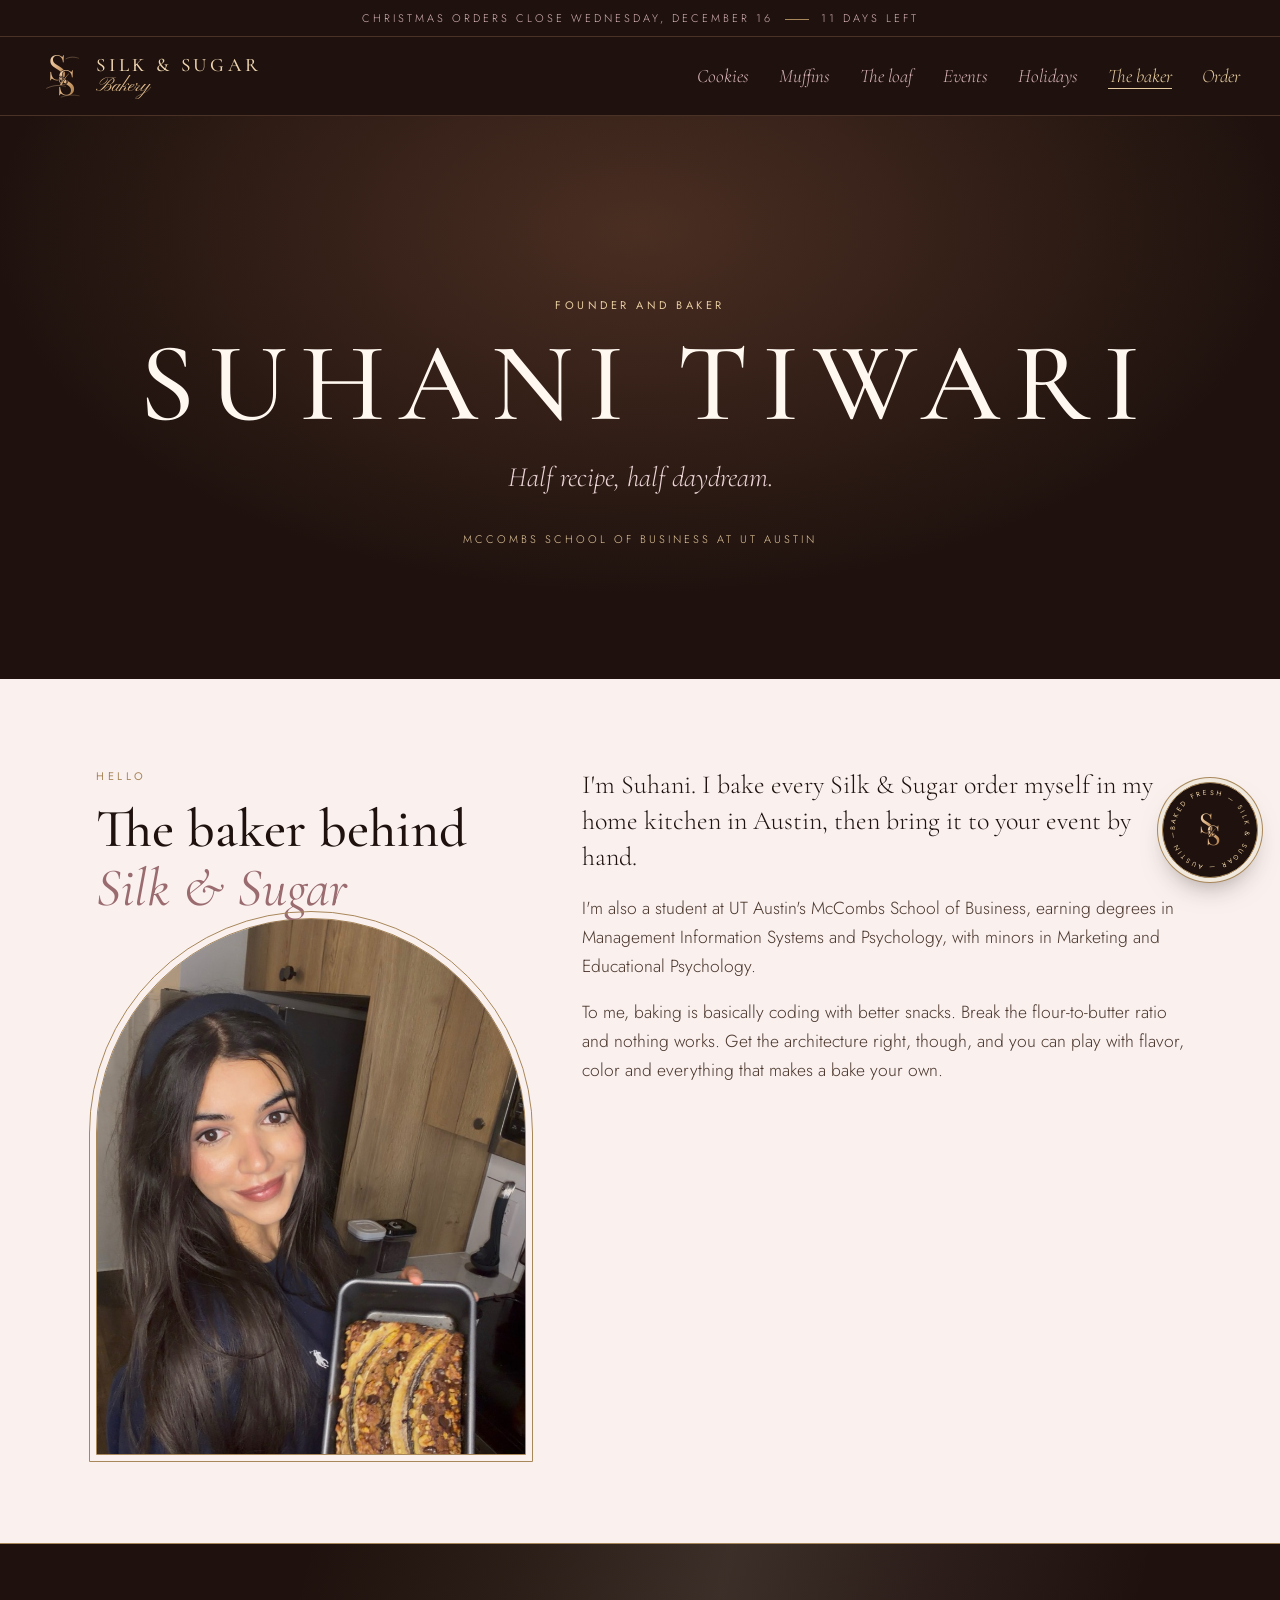
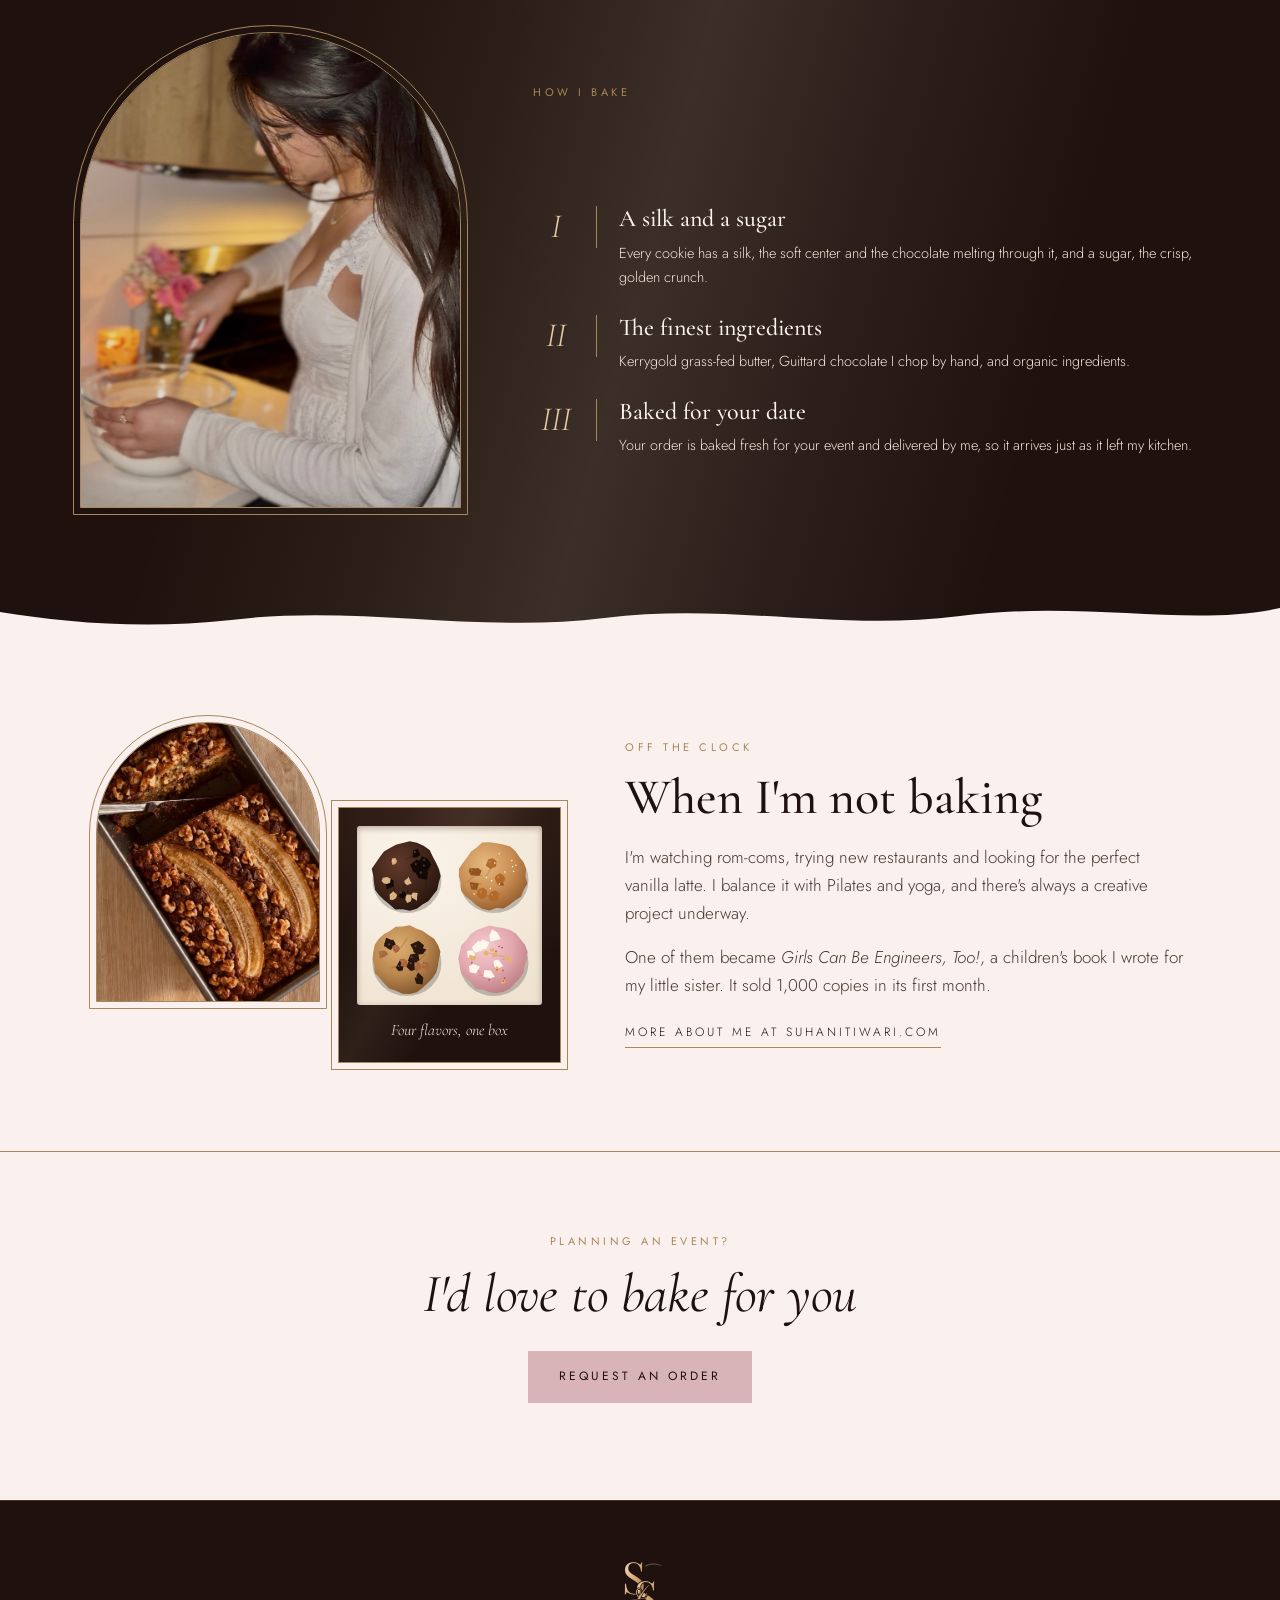
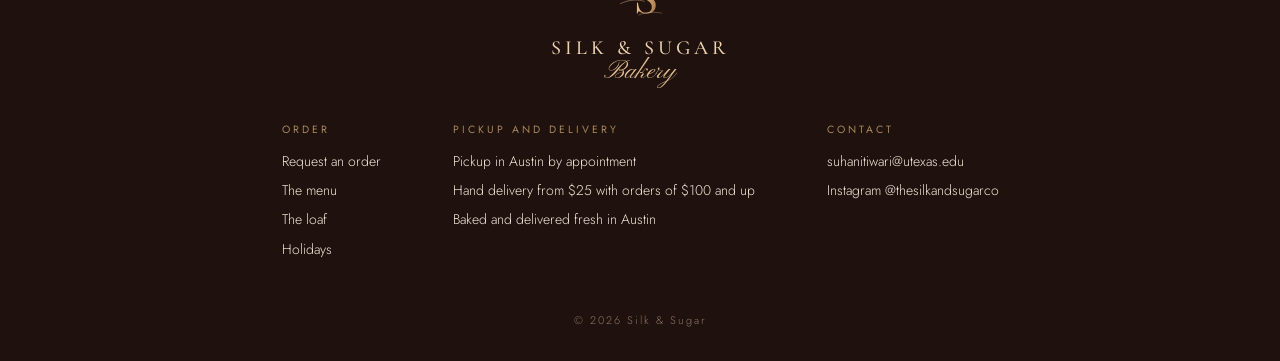
==== commit aa8d0f25: "Remove the cafe photo from the about page, name McCombs" ====
--- a/about.html
+++ b/about.html
@@ -57,11 +57,11 @@
   <main class="about">
 
     <section class="baker-hero">
-      <img src="images/baker.jpg" alt="Suhani Tiwari smiling at a marble café table with flowers and a latte">
       <div class="baker-hero-text">
-        <p class="eyebrow">Meet the baker</p>
+        <p class="eyebrow">Founder and baker</p>
         <h1>Suhani Tiwari</h1>
         <p class="baker-tagline">Half recipe, half daydream.</p>
+        <p class="baker-school">McCombs School of Business at UT Austin</p>
       </div>
     </section>
 
--- a/styles.css
+++ b/styles.css
@@ -367,15 +367,8 @@
 /* About the baker */
 .nav a[aria-current="page"] { color: var(--gold-light); text-decoration: underline; text-decoration-thickness: 0.5px; text-underline-offset: 6px; }
 .about { background: #FAF1EF; }
-.baker-hero { position: relative; height: min(82vh, 760px); min-height: 460px; overflow: hidden; background: var(--ristretto); }
-.baker-hero img { width: 100%; height: 100%; object-fit: cover; object-position: 50% 35%; display: block; }
-.baker-hero::after {
-  content: "";
-  position: absolute;
-  inset: 0;
-  background: linear-gradient(180deg, rgba(31, 18, 14, 0) 38%, rgba(31, 18, 14, .55) 62%, rgba(31, 18, 14, .9) 100%);
-}
-.baker-hero-text { position: absolute; left: 0; right: 0; bottom: 0; z-index: 1; text-align: center; padding: 0 16px 48px; color: var(--ivory); }
+.baker-hero { position: relative; overflow: hidden; padding: clamp(110px, 15vw, 180px) 16px clamp(84px, 11vw, 130px); background: radial-gradient(ellipse 70% 90% at 50% 20%, #4A2E22 0%, var(--ristretto) 72%); }
+.baker-hero-text { position: relative; z-index: 1; text-align: center; color: var(--ivory); }
 .baker-hero-text .eyebrow { color: var(--gold-light); }
 .baker-hero h1 {
   font-size: clamp(46px, 9vw, 112px);
@@ -386,6 +379,7 @@
   padding-left: 0.12em;
   color: #FFF8F0;
 }
+.baker-school { margin: 30px 0 0; font-size: 11px; letter-spacing: 3px; text-transform: uppercase; color: var(--gold-light); }
 .baker-tagline { margin: 14px 0 0; font-family: var(--serif); font-style: italic; font-size: clamp(20px, 2.6vw, 28px); color: var(--rose-soft); }
 
 .about-intro { display: grid; grid-template-columns: 5fr 7fr; gap: 56px; align-items: start; }
@@ -560,10 +554,10 @@
 .hero-frame > :nth-child(2) { animation-delay: .4s; }
 .hero-frame > :nth-child(3) { animation-delay: .6s; }
 .hero-frame > :nth-child(4) { animation-delay: .8s; }
-.baker-hero img { animation: settle 2.4s cubic-bezier(.2, .8, .2, 1) both; }
 .baker-hero-text > * { animation: rise 1.1s cubic-bezier(.2, .8, .2, 1) both; }
 .baker-hero-text > :nth-child(2) { animation-delay: .2s; }
 .baker-hero-text > :nth-child(3) { animation-delay: .45s; }
+.baker-hero-text > :nth-child(4) { animation-delay: .7s; }
 .flavor { transition: transform .35s, box-shadow .35s; }
 .flavor:hover { transform: translateY(-4px); box-shadow: 0 18px 36px -24px rgba(60, 35, 20, .55); }
 .flavor:hover .seal { transform: rotate(-8deg) scale(1.06); }
@@ -639,6 +633,8 @@
 .free-of b { font-family: var(--sans); font-style: normal; font-weight: 400; font-size: 11px; letter-spacing: 3px; text-transform: uppercase; color: var(--gold); margin-right: 18px; }
 .free-of span { padding: 0 18px; }
 .free-of span + span { border-left: 0.5px solid var(--gold); }
+.pantry-lines { grid-column: 1 / -1; }
+.pantry-lines .free-of + .free-of { margin-top: 0; padding-top: 14px; border-top: 0; }
 
 /* Pickup or delivery switch, sweetgreen style */
 .mode-wrap { margin-bottom: 40px; }
@@ -877,8 +873,6 @@
   .mini-count { flex: 1; font-size: 13px; color: var(--champagne); min-width: 0; }
   .mini-total { font-family: var(--serif); font-size: 22px; color: var(--rose); }
   .mini-link { font-size: 10.5px; letter-spacing: 2px; text-transform: uppercase; color: var(--gold-light); text-decoration: none; border-bottom: 0.5px solid var(--gold); padding-bottom: 2px; }
-  .baker-hero { height: 78vh; min-height: 520px; }
-  .baker-hero img { object-position: 50% 30%; }
   .baker-hero h1 { letter-spacing: 0.08em; }
   .about-intro-body p:first-child { font-size: 22px; }
   .arch { max-width: 300px; }
@@ -905,6 +899,9 @@
   .free-of { flex-direction: column; gap: 6px; }
   .free-of b { margin: 0 0 4px; }
   .free-of span + span { border-left: 0; }
+  .pantry-lines .free-of { flex-direction: row; gap: 2px 18px; font-size: 20px; }
+  .pantry-lines .free-of b { flex-basis: 100%; text-align: center; margin: 0 0 4px; }
+  .pantry-lines .free-of span { padding: 0; }
   .zones .zone-name, .zones .zone-fee { font-size: 18px; }
   .holiday-hero { padding: 64px 16px 72px; }
   .chapter { padding: 64px 16px; }
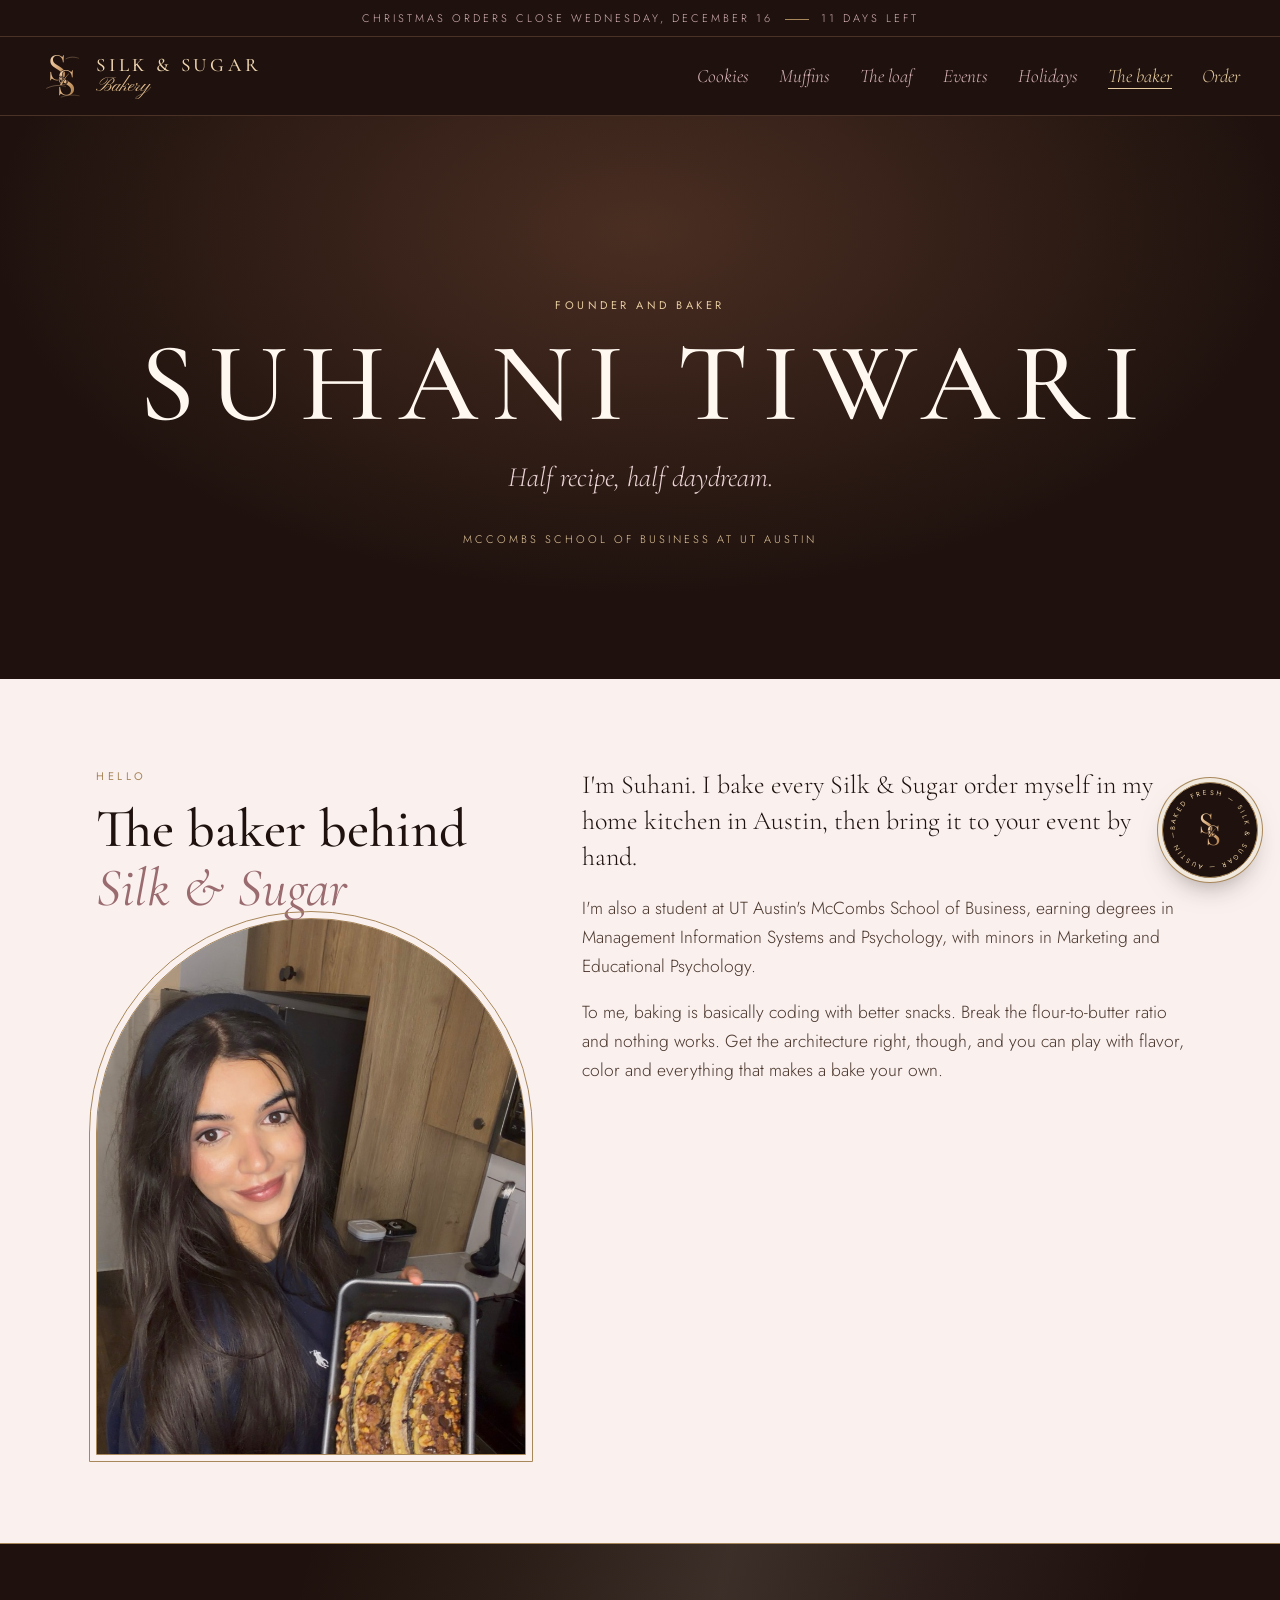
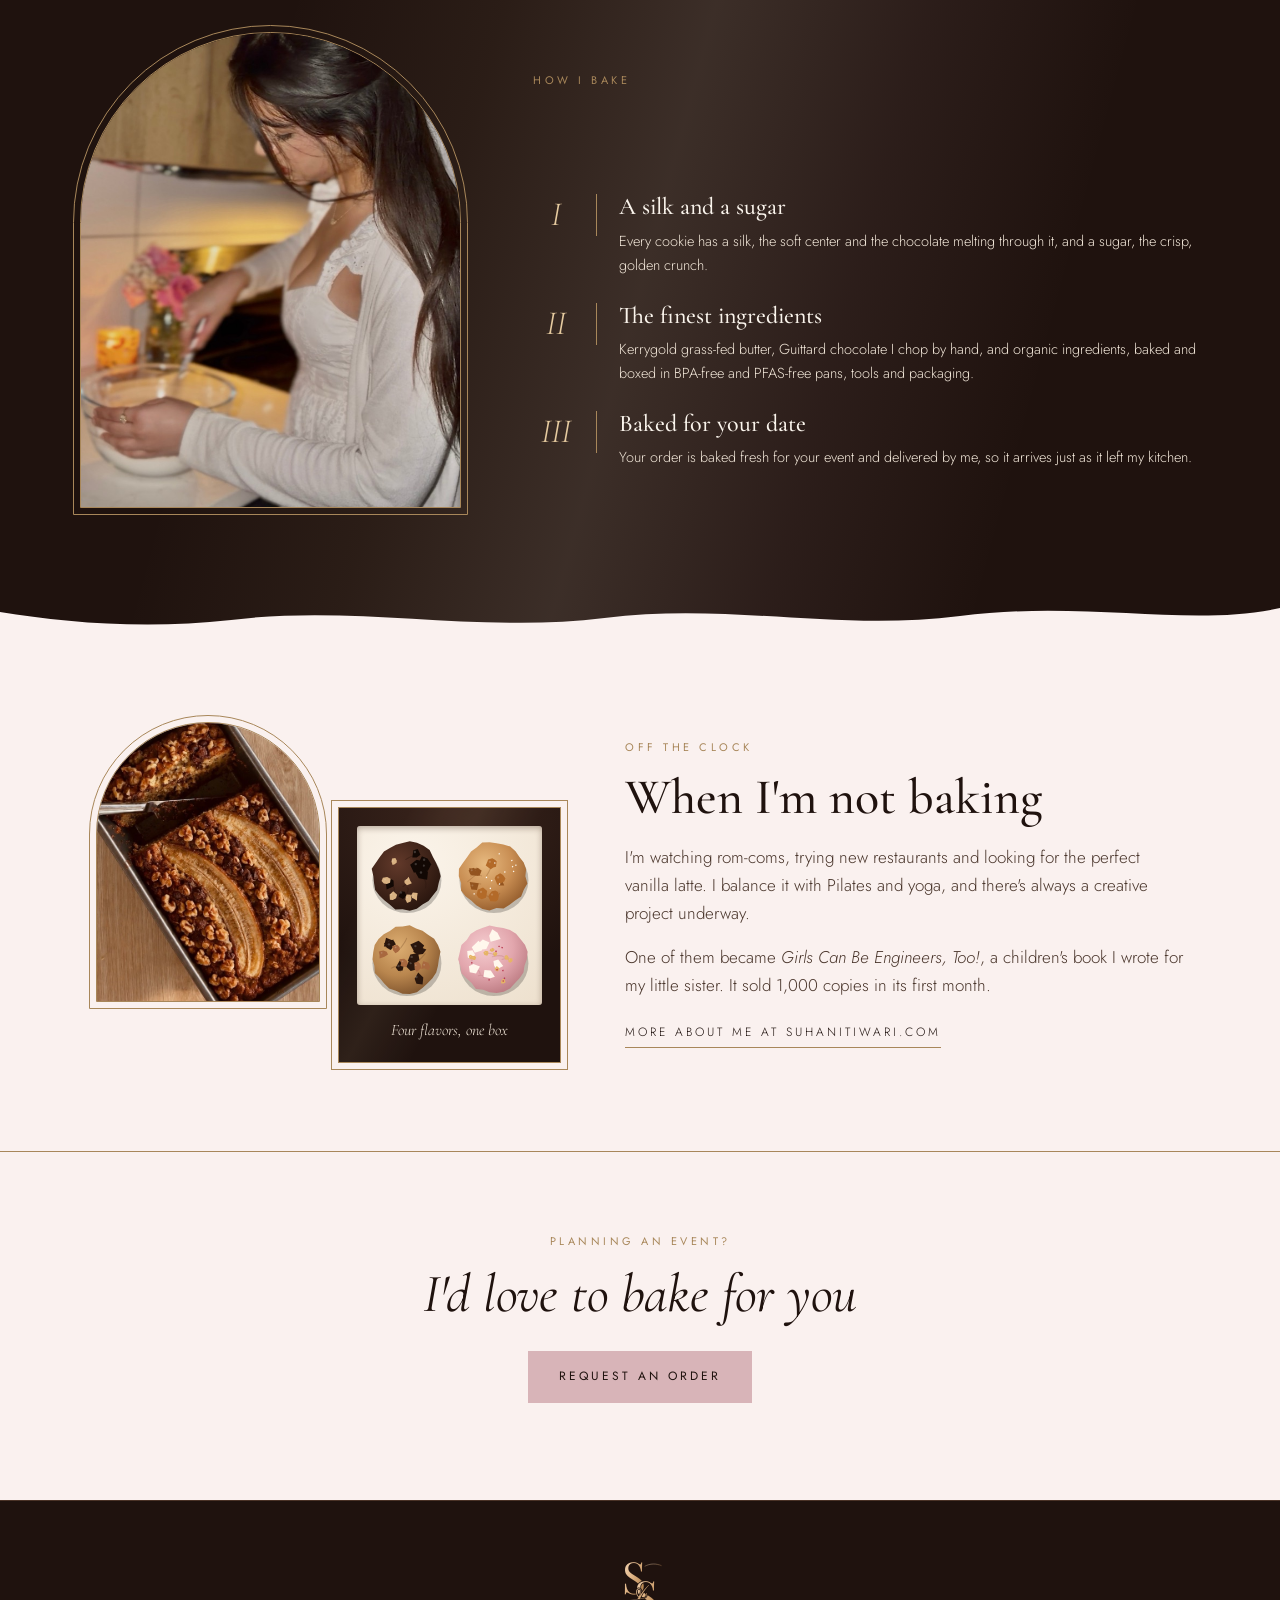
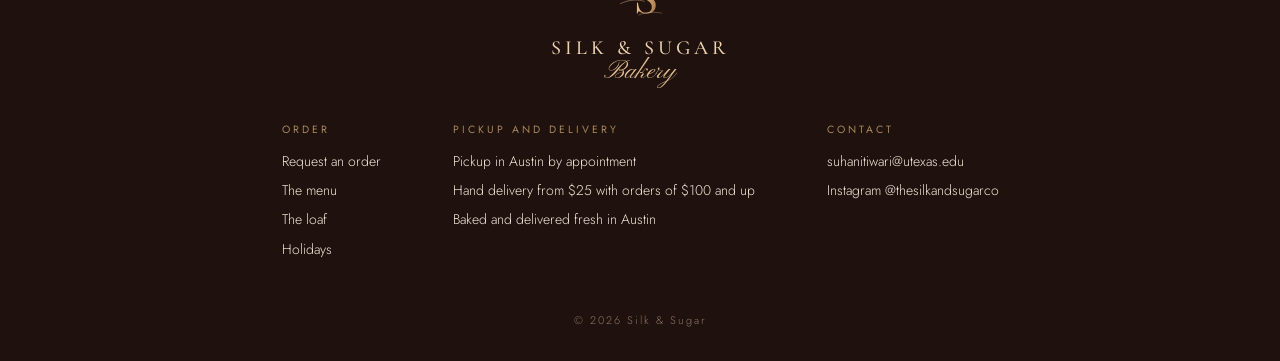
==== commit 5faa98e9: "BPA-free and PFAS-free across bakeware, tools and packaging" ====
--- a/about.html
+++ b/about.html
@@ -92,7 +92,7 @@
           </header>
           <ol class="steps">
             <li><span class="numeral">I</span><h3>A silk and a sugar</h3><p>Every cookie has a silk, the soft center and the chocolate melting through it, and a sugar, the crisp, golden crunch.</p></li>
-            <li><span class="numeral">II</span><h3>The finest ingredients</h3><p>Kerrygold grass-fed butter, Guittard chocolate I chop by hand, and organic ingredients.</p></li>
+            <li><span class="numeral">II</span><h3>The finest ingredients</h3><p>Kerrygold grass-fed butter, Guittard chocolate I chop by hand, and organic ingredients, baked and boxed in BPA-free and PFAS-free pans, tools and packaging.</p></li>
             <li><span class="numeral">III</span><h3>Baked for your date</h3><p>Your order is baked fresh for your event and delivered by me, so it arrives just as it left my kitchen.</p></li>
           </ol>
         </div>
--- a/styles.css
+++ b/styles.css
@@ -148,7 +148,7 @@
 /* Promise bar */
 .promises {
   display: grid;
-  grid-template-columns: repeat(4, 1fr);
+  grid-template-columns: repeat(5, 1fr);
   max-width: var(--wrap);
   margin: 0 auto;
   padding: 36px 16px;
@@ -787,6 +787,298 @@
 .tag-under { margin: 8px 0 -4px; }
 .photo-tag { position: absolute; left: 10px; bottom: 10px; margin: 0; padding: 6px 10px; background: rgba(250, 244, 236, .92); border: 0.5px solid var(--gold); }
 
+/* Flavor showcase: one flavor per screen on wide displays */
+.flavor-copy { display: contents; }
+.flavor-word, .flavor-shadow, .flavors-count, .flavors-dots { display: none; }
+.flavors-stage { display: contents; }
+.flavor-add { display: flex; flex-wrap: wrap; justify-content: center; gap: 8px; margin-top: 18px; }
+.flavors.is-pinned .flavor-add { justify-content: flex-start; }
+.add-btn {
+  font: 400 10.5px var(--sans);
+  letter-spacing: 2px;
+  text-transform: uppercase;
+  padding: 10px 14px;
+  background: var(--ristretto);
+  color: var(--ivory);
+  border: 1px solid var(--ristretto);
+  cursor: pointer;
+  transition: background .2s, color .2s, transform .2s;
+}
+.add-btn:hover { background: var(--roast); transform: translateY(-1px); }
+.add-btn-line { background: transparent; color: var(--ink); border-color: var(--gold); }
+.add-btn-line:hover { background: rgba(168, 135, 90, .12); }
+
+.flavors.is-pinned { display: block; position: relative; height: 440vh; width: 100vw; margin-left: calc(50% - 50vw); }
+.flavors.is-pinned .flavors-stage {
+  display: block;
+  position: sticky;
+  top: 0;
+  height: 100vh;
+  overflow: hidden;
+  background: radial-gradient(70% 70% at 50% 52%, #F6EBDD 0%, var(--tint, #E8D6C0) 72%);
+  transition: background .9s ease;
+}
+.flavors.is-pinned .flavor {
+  position: absolute;
+  inset: 0;
+  display: grid;
+  grid-template-columns: minmax(0, 1fr) auto minmax(0, 1fr);
+  align-items: center;
+  gap: 4vw;
+  padding: 8vh 7vw 9vh;
+  background: none;
+  border: 0;
+  outline: 0;
+  box-shadow: none;
+  transform: none;
+  opacity: 0;
+  visibility: hidden;
+  transition: opacity .55s ease, visibility 0s linear .55s;
+}
+.flavors.is-pinned .flavor.is-active { opacity: 1; visibility: visible; transition: opacity .7s ease .1s, visibility 0s; }
+.flavors.is-pinned .flavor:hover { transform: none; box-shadow: none; }
+.flavors.is-pinned .flavor h3 { grid-column: 1; grid-row: 1; font-size: clamp(46px, 5.4vw, 84px); line-height: .98; align-self: center; z-index: 2; }
+.flavors.is-pinned .flavor-photo {
+  grid-column: 2;
+  grid-row: 1;
+  width: min(58vh, 34vw);
+  margin: 0;
+  border: 0;
+  background: none;
+  overflow: visible;
+  z-index: 2;
+  -webkit-mask-image: radial-gradient(circle closest-side, #000 79%, transparent 85%);
+          mask-image: radial-gradient(circle closest-side, #000 79%, transparent 85%);
+  animation: float 6s ease-in-out infinite;
+}
+.flavors.is-pinned .flavor-photo .numeral-tag, .flavors.is-pinned .flavor-photo .photo-script { display: none; }
+.flavors.is-pinned .flavor-shadow {
+  display: block;
+  grid-column: 2;
+  grid-row: 1;
+  align-self: center;
+  justify-self: center;
+  width: min(40vh, 24vw);
+  height: 26px;
+  margin-top: calc(min(58vh, 34vw) + 60px);
+  border-radius: 50%;
+  background: radial-gradient(closest-side, rgba(60, 35, 20, .32), transparent);
+  animation: shadow 6s ease-in-out infinite;
+}
+.flavors.is-pinned .flavor-copy { display: block; grid-column: 3; grid-row: 1; max-width: 360px; z-index: 2; text-align: left; }
+.flavors.is-pinned .flavor h3 { text-align: left; }
+.flavors.is-pinned .flavor-copy > p { font-size: 15px; color: #4A362C; margin: 0 0 12px; }
+.flavors.is-pinned .flavor-copy .sourcing { font-size: 12.5px; color: var(--ink-soft); }
+.flavors.is-pinned .flavor dl { margin-top: 6px; }
+.flavors.is-pinned .flavor-word {
+  display: block;
+  position: absolute;
+  left: 50%;
+  top: 50%;
+  transform: translate(-50%, -54%);
+  font-family: 'Pinyon Script', cursive;
+  font-size: clamp(160px, 24vw, 380px);
+  line-height: 1;
+  white-space: nowrap;
+  color: rgba(90, 56, 38, .1);
+  pointer-events: none;
+  z-index: 1;
+}
+.flavors.is-pinned .flavor.is-active .flavor-word { animation: word-in 1.4s cubic-bezier(.2, .8, .2, 1) both; }
+.flavors.is-pinned .flavor.is-active .flavor-photo > img { animation: spin-in 1.1s cubic-bezier(.2, .9, .25, 1) both; }
+.flavors.is-pinned .flavor.is-active h3 { animation: rise .9s cubic-bezier(.2, .8, .2, 1) both; }
+.flavors.is-pinned .flavor.is-active .flavor-copy { animation: rise .9s cubic-bezier(.2, .8, .2, 1) .15s both; }
+.flavors.is-pinned .flavors-count {
+  display: block;
+  position: absolute;
+  left: 7vw;
+  bottom: 6vh;
+  margin: 0;
+  font-family: var(--serif);
+  font-size: 18px;
+  color: var(--ink-soft);
+  z-index: 3;
+}
+.flavors.is-pinned .flavors-count span { font-size: 56px; color: var(--ink); margin-right: 4px; }
+.flavors.is-pinned .flavors-dots { display: flex; flex-direction: column; gap: 12px; position: absolute; right: 2.6vw; top: 50%; transform: translateY(-50%); z-index: 3; }
+.flavors-dots button { width: 9px; height: 9px; padding: 0; border-radius: 50%; border: 1px solid var(--gold); background: transparent; cursor: pointer; transition: background .3s, transform .3s; }
+.flavors-dots button.is-active { background: var(--gold); transform: scale(1.35); }
+.flavors.is-pinned .flavor.reveal { transform: none; transition-delay: 0s; }
+@keyframes spin-in { from { opacity: 0; transform: rotate(-38deg) scale(.82); } to { opacity: 1; transform: none; } }
+@keyframes word-in { from { opacity: 0; transform: translate(-50%, -46%); } to { opacity: 1; transform: translate(-50%, -54%); } }
+@keyframes float { 0%, 100% { transform: translateY(0); } 50% { transform: translateY(-12px); } }
+@keyframes shadow { 0%, 100% { transform: scaleX(1); opacity: 1; } 50% { transform: scaleX(.86); opacity: .7; } }
+
+/* Header box count */
+.nav-count { display: inline-flex; align-items: center; justify-content: center; min-width: 20px; height: 20px; padding: 0 5px; margin-left: 4px; border-radius: 10px; background: var(--gold); color: var(--ristretto); font: 500 11px var(--sans); font-style: normal; vertical-align: 2px; }
+
+/* Toasts */
+.toasts { position: fixed; left: 0; right: 0; bottom: 22px; z-index: 30; display: flex; flex-direction: column; align-items: center; gap: 8px; pointer-events: none; }
+.toast {
+  margin: 0;
+  padding: 12px 18px;
+  background: var(--ristretto);
+  color: var(--ivory);
+  border: 1px solid var(--gold);
+  font-size: 13.5px;
+  box-shadow: 0 14px 30px -14px rgba(0, 0, 0, .55);
+  animation: toast-in .45s cubic-bezier(.2, .9, .25, 1.2) both;
+}
+.toast.is-leaving { animation: toast-out .45s ease both; }
+@keyframes toast-in { from { opacity: 0; transform: translateY(16px) scale(.96); } to { opacity: 1; transform: none; } }
+@keyframes toast-out { to { opacity: 0; transform: translateY(8px); } }
+@media (max-width: 640px) { .toasts { left: 10px; right: 10px; bottom: 84px; } .toast { text-align: center; } }
+
+/* Guided box builder */
+.wizard { min-width: 0; overflow-x: clip; }
+.wizard-steps { list-style: none; margin: 0 0 30px; padding: 0; display: grid; grid-template-columns: repeat(4, 1fr); border-bottom: 0.5px solid rgba(168, 135, 90, .5); }
+.wizard-steps button {
+  width: 100%;
+  display: flex;
+  flex-direction: column;
+  align-items: flex-start;
+  gap: 2px;
+  padding: 0 0 12px;
+  background: none;
+  border: 0;
+  border-bottom: 2px solid transparent;
+  margin-bottom: -1px;
+  font: 400 11px var(--sans);
+  letter-spacing: 2px;
+  text-transform: uppercase;
+  color: var(--ink-soft);
+  cursor: pointer;
+  text-align: left;
+  transition: color .3s, border-color .3s;
+}
+.wizard-steps button span { font-family: var(--serif); font-style: italic; font-size: 24px; letter-spacing: 0; text-transform: none; color: var(--gold); }
+.wizard-steps button.is-current { color: var(--ink); border-bottom-color: var(--ristretto); }
+.wizard-steps button.is-done { color: var(--ink); }
+.wizard-steps button.is-done span::after { content: ""; display: inline-block; width: 6px; height: 6px; margin-left: 6px; border-radius: 50%; background: var(--gold); vertical-align: 6px; }
+.step-title { font-size: clamp(30px, 3.6vw, 42px); }
+.step-note { margin: 10px 0 22px; color: var(--ink-soft); font-size: 15px; }
+.step-in { animation: step-in .55s cubic-bezier(.2, .8, .2, 1) both; }
+@keyframes step-in { from { opacity: 0; transform: translateX(24px); } to { opacity: 1; transform: none; } }
+
+.sizes { display: grid; grid-template-columns: repeat(2, minmax(0, 1fr)); gap: 12px; margin-bottom: 40px; }
+.size {
+  display: grid;
+  grid-template-columns: auto 1fr;
+  grid-template-rows: auto auto auto;
+  column-gap: 16px;
+  align-items: center;
+  text-align: left;
+  padding: 18px 20px;
+  background: #FFFBF6;
+  border: 0.5px solid var(--gold);
+  font: inherit;
+  color: var(--ink);
+  cursor: pointer;
+  transition: transform .25s, box-shadow .25s, background .25s, color .25s;
+}
+.size:hover { transform: translateY(-2px); box-shadow: 0 12px 26px -16px rgba(60, 35, 20, .5); }
+.size-count { grid-row: 1 / span 3; font-family: var(--serif); font-size: 46px; line-height: 1; color: var(--gold); }
+.size-name { font-family: var(--serif); font-size: 22px; font-weight: 500; }
+.size-guests { font-size: 13px; color: var(--ink-soft); }
+.size-price { font-family: var(--serif); font-style: italic; font-size: 16px; color: var(--gold); }
+.size.is-active { background: var(--ristretto); color: var(--ivory); }
+.size.is-active .size-guests { color: var(--champagne); }
+.size.is-active .size-count, .size.is-active .size-price { color: var(--rose); }
+.text-btn { margin-top: 18px; background: none; border: 0; padding: 0 0 3px; border-bottom: 0.5px solid var(--gold); font: 400 11px var(--sans); letter-spacing: 2px; text-transform: uppercase; color: var(--ink); cursor: pointer; }
+.text-btn:hover { color: var(--gold); }
+.wizard .presets { margin-bottom: 0; }
+
+.fill-meter { height: 3px; background: rgba(168, 135, 90, .2); margin: -8px 0 26px; overflow: hidden; }
+.fill-meter span { display: block; height: 100%; width: 0; background: linear-gradient(90deg, var(--gold), var(--rose)); transition: width .6s cubic-bezier(.2, .8, .2, 1); }
+.wizard .group-head h4 { margin: 0; font-family: var(--serif); font-weight: 500; font-size: 26px; }
+.tiles { display: grid; grid-template-columns: repeat(2, minmax(0, 1fr)); gap: 14px; margin: 16px 0 34px; }
+.tile { display: flex; flex-direction: column; align-items: center; text-align: center; padding: 14px 12px 16px; background: #FFFBF6; border: 0.5px solid rgba(168, 135, 90, .7); }
+.tile-art { position: relative; width: 100%; max-width: 150px; aspect-ratio: 1; padding: 0; border: 0; background: none; cursor: pointer; border-radius: 50%; }
+.tile-art img, .tile-art svg { width: 100%; height: 100%; object-fit: cover; display: block; border-radius: 50%; transition: transform .45s cubic-bezier(.3, 1.4, .5, 1); }
+.tile-art img { -webkit-mask-image: radial-gradient(circle closest-side, #000 82%, transparent 86%); mask-image: radial-gradient(circle closest-side, #000 82%, transparent 86%); }
+.tile-art:hover img, .tile-art:hover svg { transform: rotate(-10deg) scale(1.05); }
+.tile-art:active img, .tile-art:active svg { transform: scale(.94); }
+.tile-plus { position: absolute; right: 2px; top: 2px; width: 34px; height: 34px; border-radius: 50%; display: flex; align-items: center; justify-content: center; background: var(--ristretto); color: var(--gold-light); font: 400 12px var(--sans); border: 1px solid var(--gold); opacity: 0; transform: scale(.7); transition: opacity .25s, transform .25s; }
+.tile-art:hover .tile-plus, .tile-art:focus-visible .tile-plus { opacity: 1; transform: none; }
+.tile h5 { margin: 10px 0 2px; font-family: var(--serif); font-weight: 500; font-size: 19px; line-height: 1.15; }
+.tile-price { margin: 0 0 10px; font-size: 12.5px; color: var(--ink-soft); }
+.wizard.is-full .tile-art { opacity: .55; }
+.wizard.nudge .fill-meter { animation: nudge .5s; }
+@keyframes nudge { 20%, 60% { transform: translateX(-6px); } 40%, 80% { transform: translateX(6px); } }
+
+.loaf-pick .row:first-child { border-top: 0.5px solid rgba(168, 135, 90, .5); }
+.review { list-style: none; margin: 18px 0 8px; padding: 0; border-top: 0.5px solid rgba(168, 135, 90, .5); }
+.review li { display: flex; justify-content: space-between; gap: 12px; padding: 10px 0; border-bottom: 0.5px solid rgba(168, 135, 90, .35); font-size: 15px; }
+.review li span:last-child { font-family: var(--serif); font-size: 18px; }
+.review-empty { color: var(--ink-soft); }
+.wizard .mode-wrap { margin: 24px 0 24px; }
+.summary-title { margin: 0 0 12px; font-family: var(--serif); font-weight: 500; font-size: 26px; text-align: center; }
+
+.wizard-nav { display: flex; justify-content: space-between; gap: 12px; margin-top: 30px; padding-top: 22px; border-top: 0.5px solid rgba(168, 135, 90, .5); }
+.wizard-nav #step-next { margin-left: auto; }
+.btn-line-dark { background: transparent; color: var(--ink); border-color: var(--gold); }
+.btn-line-dark:hover { background: rgba(168, 135, 90, .12); }
+@media (max-width: 640px) {
+  .wizard-steps button { font-size: 9.5px; letter-spacing: 1px; }
+  .wizard-steps button span { font-size: 20px; }
+  .sizes { grid-template-columns: 1fr; }
+  .tiles { gap: 10px; }
+  .tile h5 { font-size: 16px; }
+  .wizard-nav .btn { padding: 14px 16px; }
+}
+
+/* Bake-day picker */
+.day-pick { display: block; min-width: 0; }
+.fields > * { min-width: 0; }
+.day-label { margin: 0; font-size: 10.5px; letter-spacing: 2.5px; text-transform: uppercase; color: var(--gold-light); }
+.day-note { margin: 6px 0 12px; font-size: 14px; color: var(--champagne); }
+.day-strip { display: flex; gap: 8px; overflow-x: auto; padding-bottom: 6px; scrollbar-width: thin; }
+.day {
+  flex: none;
+  width: 64px;
+  padding: 10px 0 9px;
+  display: flex;
+  flex-direction: column;
+  align-items: center;
+  gap: 2px;
+  background: var(--roast);
+  border: 0.5px solid var(--roast-line);
+  color: var(--champagne);
+  font: 400 10px var(--sans);
+  letter-spacing: 1.5px;
+  text-transform: uppercase;
+  cursor: pointer;
+  transition: border-color .2s, background .2s, transform .2s;
+}
+.day strong { font-family: var(--serif); font-weight: 500; font-size: 24px; letter-spacing: 0; color: var(--ivory); }
+.day em { font-style: normal; color: var(--gold-light); }
+.day:hover { border-color: var(--gold); transform: translateY(-2px); }
+.day.is-active { background: var(--rose); border-color: var(--rose); color: var(--ristretto); }
+.day.is-active strong, .day.is-active em { color: var(--ristretto); }
+
+/* Showcase flavor index */
+.flavors.is-pinned .flavors-dots { flex-direction: row; gap: 26px; top: 6vh; bottom: auto; left: 50%; right: auto; transform: translateX(-50%); white-space: nowrap; }
+.flavors-dots button { width: auto; height: auto; border: 0; border-radius: 0; background: none; padding: 0 0 6px; border-bottom: 1px solid transparent; font: 400 10.5px var(--sans); letter-spacing: 1.8px; text-transform: uppercase; color: var(--ink-soft); transform: none; transition: color .3s, border-color .3s; }
+.flavors-dots button span { font-family: var(--serif); font-style: italic; font-size: 15px; letter-spacing: 0; text-transform: none; color: var(--gold); margin-right: 6px; }
+.flavors-dots button.is-active { background: none; transform: none; color: var(--ink); border-bottom-color: var(--ristretto); }
+.flavors-dots button:hover { color: var(--ink); }
+
+/* Hero brocade that follows the cursor */
+.hero > .hero-frame { position: relative; z-index: 1; }
+.brocade {
+  position: absolute;
+  inset: 0;
+  z-index: 0;
+  pointer-events: none;
+  background-image: url("data:image/svg+xml,%3Csvg%20xmlns%3D%22http%3A//www.w3.org/2000/svg%22%20width%3D%2296%22%20height%3D%2296%22%20viewBox%3D%220%200%2096%2096%22%3E%3Cg%20fill%3D%22none%22%20stroke%3D%22%23E6CBA0%22%20stroke-width%3D%221%22%3E%3Cpath%20d%3D%22M0%2048%20L48%200%20L96%2048%20L48%2096%20Z%22/%3E%3Cpath%20d%3D%22M48%2030%20C%2056%2038%2C%2056%2058%2C%2048%2066%20C%2040%2058%2C%2040%2038%2C%2048%2030%20Z%22/%3E%3Cpath%20d%3D%22M30%2048%20C%2038%2040%2C%2058%2040%2C%2066%2048%20C%2058%2056%2C%2038%2056%2C%2030%2048%20Z%22/%3E%3Ccircle%20cx%3D%2248%22%20cy%3D%2248%22%20r%3D%224%22/%3E%3Cpath%20d%3D%22M0%200%20C%208%206%2C%208%2018%2C%200%2024%20M0%200%20C%206%208%2C%2018%208%2C%2024%200%20M96%2096%20C%2088%2090%2C%2088%2078%2C%2096%2072%20M96%2096%20C%2090%2088%2C%2078%2088%2C%2072%2096%20M96%200%20C%2088%206%2C%2088%2018%2C%2096%2024%20M96%200%20C%2090%208%2C%2078%208%2C%2072%200%20M0%2096%20C%208%2090%2C%208%2078%2C%200%2072%20M0%2096%20C%206%2088%2C%2018%2088%2C%2024%2096%22/%3E%3C/g%3E%3C/svg%3E");
+  background-size: 96px 96px;
+  opacity: 0;
+  -webkit-mask-image: radial-gradient(240px circle at var(--mx, 50%) var(--my, 50%), rgba(0, 0, 0, .55), transparent 70%);
+          mask-image: radial-gradient(240px circle at var(--mx, 50%) var(--my, 50%), rgba(0, 0, 0, .55), transparent 70%);
+  transition: opacity .6s ease;
+}
+.brocade.is-lit { opacity: 1; }
+
 /* Tablet */
 @media (max-width: 980px) {
   .pantry-inner, .chapter-inner, .chapter-dark .chapter-inner { grid-template-columns: 1fr; gap: 40px; }
@@ -815,6 +1107,7 @@
   .masthead { flex-direction: column; align-items: flex-start; padding: 12px 16px; gap: 10px; }
   .nav { justify-content: flex-start; gap: 2px 10px; }
   .nav a { font-size: 15px; }
+  .nav a[href$="#menu"] + a[href$="#menu"] { display: none; }
   .hero { padding: 32px 16px 48px; }
   .hero-frame { padding: 40px 18px 42px; }
   .lede { font-size: 16px; }
@@ -823,6 +1116,7 @@
   .promise { padding: 4px 10px; }
   .promise + .promise { border-left: 0; }
   .promise:nth-child(2n) { border-left: 0.5px solid rgba(168, 135, 90, .5); }
+  .promise:last-child { grid-column: 1 / -1; }
   .promise h2 { font-size: 19px; }
   .promise p { font-size: 13px; }
   .section, .loaf, .details { padding-top: 64px; padding-bottom: 64px; }
@@ -911,3 +1205,20 @@
   .bundle-buy { text-align: left; display: flex; align-items: baseline; justify-content: space-between; gap: 12px; }
   .bundle-link { margin-top: 0; }
 }
+
+/* Page transition: the box flaps fold shut, then open on the next page */
+.fold { position: fixed; inset: 0; z-index: 100; pointer-events: none; visibility: hidden; }
+.fold.is-on { visibility: visible; pointer-events: auto; }
+.fold-flap { position: absolute; left: 0; right: 0; height: 50.5%; background: linear-gradient(160deg, #3B2219, #1F120E); transition: transform .55s cubic-bezier(.7, 0, .3, 1); }
+.fold-top { top: 0; transform: translateY(-101%); border-bottom: 1px solid var(--gold); }
+.fold-bottom { bottom: 0; transform: translateY(101%); border-top: 1px solid var(--gold); }
+.fold-seal { position: absolute; left: 50%; top: 50%; width: 96px; height: 96px; margin: -48px 0 0 -48px; border-radius: 50%; background: var(--ristretto); border: 1px solid var(--gold); outline: 0.5px solid var(--gold); outline-offset: 4px; display: flex; align-items: center; justify-content: center; font-family: 'Pinyon Script', cursive; font-size: 34px; color: var(--gold-light); opacity: 0; transform: scale(.7) rotate(-20deg); transition: opacity .3s ease, transform .45s cubic-bezier(.3, 1.4, .5, 1); }
+.fold.is-shut .fold-top, .fold.is-shut .fold-bottom { transform: none; }
+.fold.is-shut .fold-seal { opacity: 1; transform: none; transition-delay: .35s; }
+
+/* Thank-you page after checkout */
+.thanks-hero { background: radial-gradient(120% 90% at 50% 0%, #3A241C 0%, var(--ristretto) 70%); color: var(--ivory); padding: 72px 16px 96px; min-height: 70vh; display: flex; align-items: center; }
+.thanks-hero .hero-frame { max-width: 760px; margin: 0 auto; text-align: center; padding: 52px 28px 56px; border: 1px solid var(--gold); outline: 0.5px solid var(--gold); outline-offset: 5px; }
+.thanks-hero h1 { font-size: clamp(40px, 7vw, 68px); color: var(--ivory); }
+.thanks-hero h1 em { display: block; font-style: italic; font-weight: 400; color: var(--rose); }
+.thanks-hero .lede a { color: var(--rose); }
